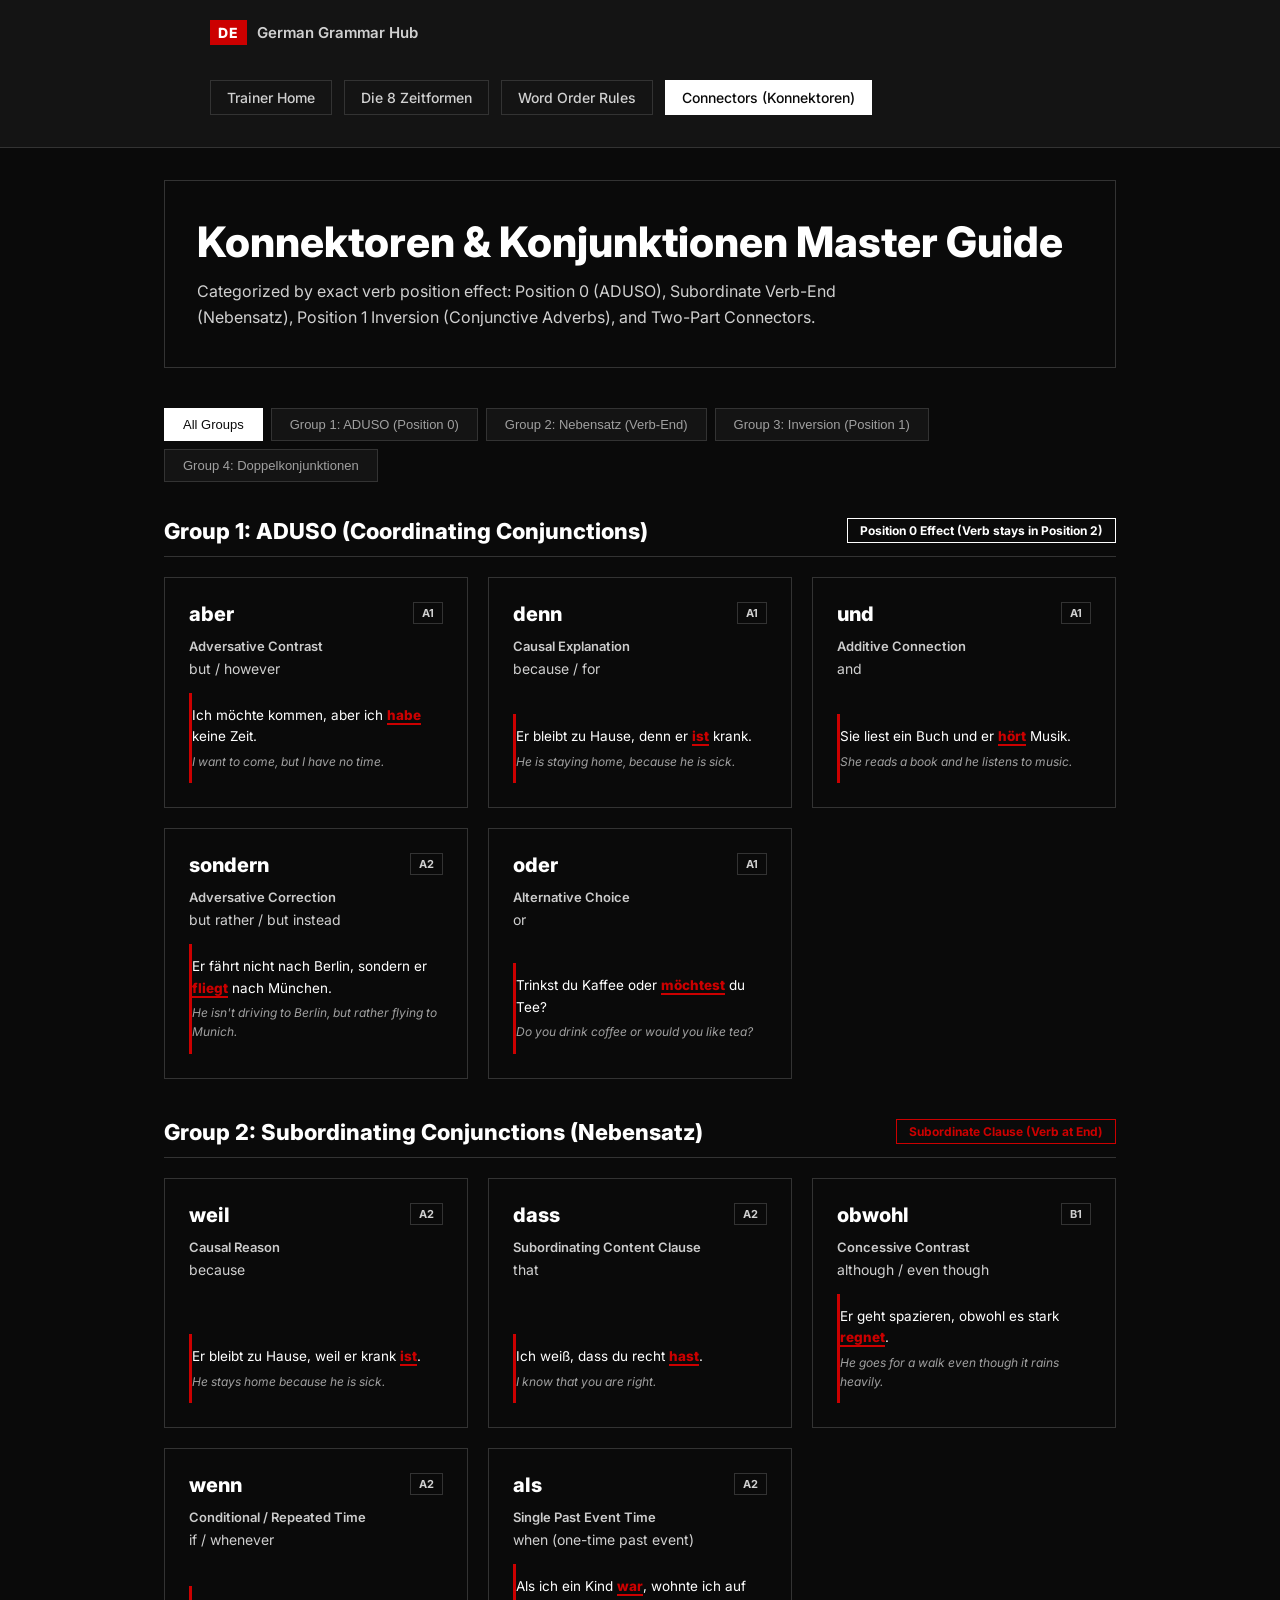
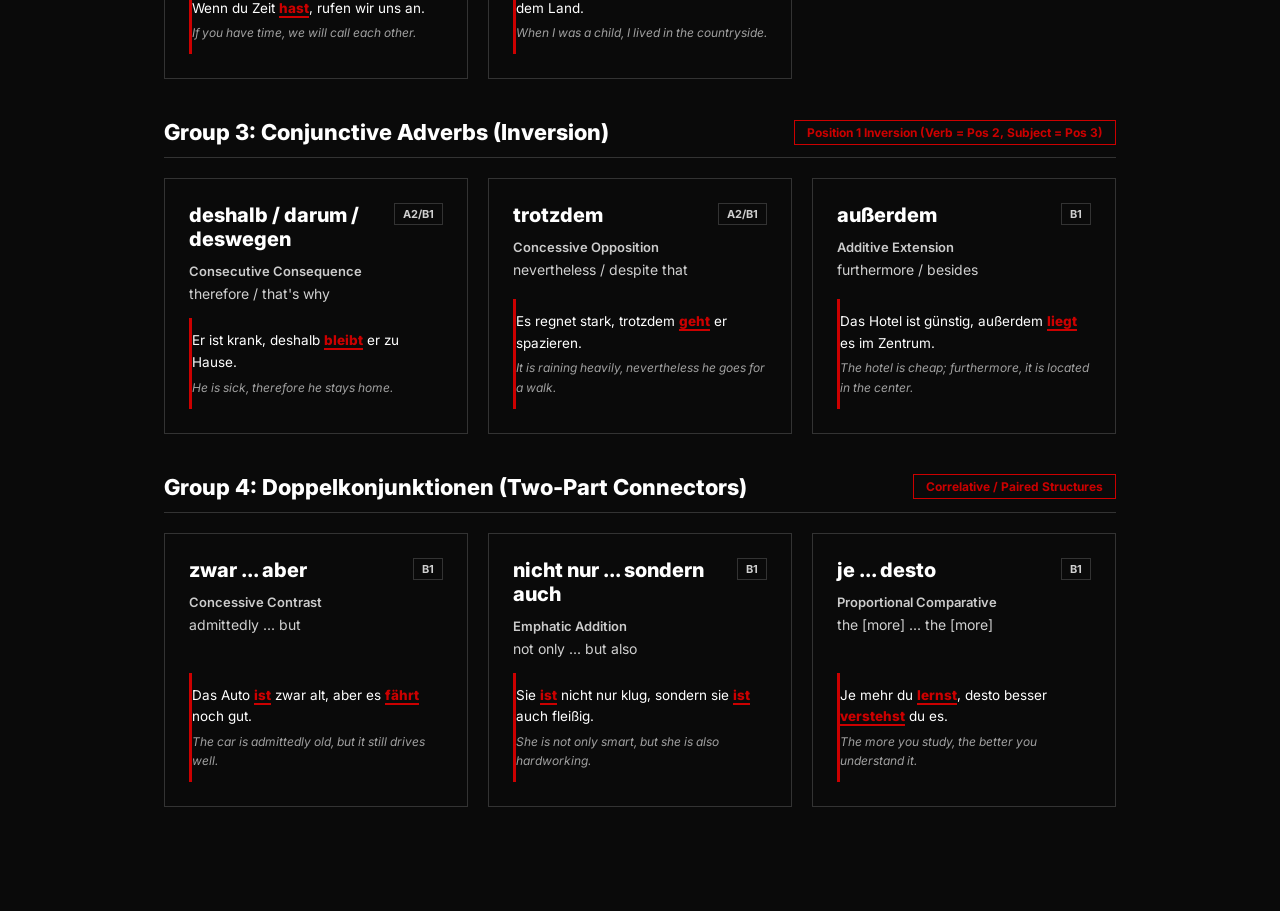
==== pages/connectors.html @ fa691a0b "feat: UI redesign, dynamic loading, and german translations" ====
<!DOCTYPE html>
<html lang="de">
<head>
  <meta charset="UTF-8" />
  <meta name="viewport" content="width=device-width, initial-scale=1.0" />
  <title>German Connectors Master Guide (Konnektoren & Konjunktionen) | DE Trainer</title>
  <meta name="description" content="Complete reference for German connectors and conjunctions: ADUSO position 0, Nebensatz verb-end, position 1 inversion adverbs, and double conjunctions with verb highlighting." />
  <link rel="preconnect" href="https://fonts.googleapis.com" />
  <link href="https://fonts.googleapis.com/css2?family=Inter:wght@300;400;500;600;700;800&display=swap" rel="stylesheet" />
  <link rel="stylesheet" href="../style.css" />
  <style>
    .page-container {
      max-width: 1000px;
      margin: 0 auto;
      padding: 32px 24px 64px;
    }

    .nav-bar {
      display: flex;
      align-items: center;
      gap: 12px;
      margin-bottom: 32px;
      flex-wrap: wrap;
    }
    .nav-link {
      display: inline-flex;
      align-items: center;
      gap: 6px;
      color: var(--text-dim);
      text-decoration: none;
      font-size: 14px;
      font-weight: 500;
      padding: 8px 16px;
      background: var(--surface);
      border: 1px solid var(--border);
      border-radius: 0px;
      transition: all 0.2s ease;
    }
    .nav-link:hover, .nav-link.active {
      color: var(--bg);
      border-color: var(--text);
      background: var(--text);
    }
    .nav-link.active {
      background: var(--text);
      color: var(--bg);
      border-color: var(--text);
    }

    .hero-banner {
      background: transparent;
      border: 1px solid var(--border);
      border-radius: 0px;
      padding: 36px 32px;
      margin-bottom: 40px;
      position: relative;
      overflow: hidden;
    }
    .hero-title {
      font-size: clamp(28px, 4vw, 42px);
      font-weight: 800;
      line-height: 1.2;
      margin-bottom: 12px;
      color: var(--text);
    }
    .hero-subtitle {
      font-size: 16px;
      color: var(--text-dim);
      max-width: 720px;
      line-height: 1.6;
    }

    .filter-bar {
      display: flex;
      gap: 8px;
      margin-bottom: 32px;
      flex-wrap: wrap;
    }
    .filter-tab {
      background: var(--surface);
      border: 1px solid var(--border);
      color: var(--text-muted);
      padding: 8px 18px;
      border-radius: 0px;
      font-size: 13px;
      font-weight: 500;
      cursor: pointer;
      transition: all 0.2s;
    }
    .filter-tab:hover {
      color: var(--text);
      border-color: var(--accent);
    }
    .filter-tab.active {
      background: var(--text);
      color: var(--bg);
      border-color: var(--text);
    }

    .group-header {
      margin: 36px 0 20px;
      padding-bottom: 12px;
      border-bottom: 1px solid var(--border);
      display: flex;
      align-items: center;
      justify-content: space-between;
      flex-wrap: wrap;
      gap: 12px;
    }
    .group-title {
      font-size: 22px;
      font-weight: 800;
      color: var(--text);
    }
    .effect-pill {
      font-size: 12px;
      font-weight: 700;
      padding: 4px 12px;
      border-radius: 0px;
    }
    .effect-pill.pos0 {
      background: transparent;
      color: var(--correct);
      border: 1px solid var(--correct);
    }
    .effect-pill.pos1 {
      background: transparent;
      color: var(--akk);
      border: 1px solid var(--akk);
    }
    .effect-pill.end {
      background: transparent;
      color: var(--wrong);
      border: 1px solid var(--wrong);
    }

    .connector-grid {
      display: grid;
      grid-template-columns: repeat(auto-fill, minmax(300px, 1fr));
      gap: 20px;
      margin-bottom: 40px;
    }
    .connector-card {
      background: transparent;
      border: 1px solid var(--border);
      border-radius: 0px;
      padding: 24px;
      transition: transform 0.2s, border-color 0.2s;
      box-shadow: none;
      display: flex;
      flex-direction: column;
      justify-content: space-between;
    }
    .connector-card:hover {
      transform: translateY(-2px);
      border-color: var(--accent);
    }
    .card-top {
      display: flex;
      justify-content: space-between;
      align-items: flex-start;
      margin-bottom: 12px;
      gap: 10px;
    }
    .term-title {
      font-size: 20px;
      font-weight: 800;
      color: var(--text);
    }
    .level-tag {
      background: transparent;
      border: 1px solid var(--border);
      color: var(--text-dim);
      font-size: 11px;
      font-weight: 700;
      padding: 3px 8px;
      border-radius: 0px;
    }
    .sense-text {
      font-size: 13px;
      color: var(--dat-light);
      font-weight: 600;
      margin-bottom: 6px;
    }
    .translation-text {
      font-size: 14px;
      color: var(--text-dim);
      margin-bottom: 16px;
    }
    .example-box {
      background: transparent;
      border-radius: 0px;
      padding: 12px 0px;
      font-size: 13.5px;
      line-height: 1.6;
      border-left: 3px solid var(--accent);
    }
    .example-de {
      color: var(--text);
      margin-bottom: 4px;
    }
    .example-de mark {
      background: transparent;
      color: var(--akk);
      font-weight: 800;
      padding: 0;
      border-radius: 0px;
      border-bottom: 2px solid var(--akk);
    }
    .example-en {
      font-size: 12px;
      color: var(--text-muted);
      font-style: italic;
    }
  </style>
</head>
<body>
  <header class="header">
    <div class="header-inner">
      <div class="logo">
        <span class="logo-de">DE</span>
        <span class="logo-text">German Grammar Hub</span>
      </div>
    </div>
    <nav class="nav-bar">
      <a href="../index.html" class="nav-link">Trainer Home</a>
      <a href="tenses.html" class="nav-link">Die 8 Zeitformen</a>
      <a href="word-order.html" class="nav-link">Word Order Rules</a>
      <a href="connectors.html" class="nav-link active">Connectors (Konnektoren)</a>
    </nav>
  </header>

  <div class="page-container">

    <header class="hero-banner">
      <h1 class="hero-title">Konnektoren & Konjunktionen Master Guide</h1>
      <p class="hero-subtitle">
        Categorized by exact verb position effect: Position 0 (ADUSO), Subordinate Verb-End (Nebensatz), Position 1 Inversion (Conjunctive Adverbs), and Two-Part Connectors.
      </p>
    </header>

    <div class="filter-bar">
      <button class="filter-tab active" onclick="filterGroup('all')">All Groups</button>
      <button class="filter-tab" onclick="filterGroup('group1')">Group 1: ADUSO (Position 0)</button>
      <button class="filter-tab" onclick="filterGroup('group2')">Group 2: Nebensatz (Verb-End)</button>
      <button class="filter-tab" onclick="filterGroup('group3')">Group 3: Inversion (Position 1)</button>
      <button class="filter-tab" onclick="filterGroup('group4')">Group 4: Doppelkonjunktionen</button>
    </div>

    <!-- Group 1: ADUSO -->
    <section class="group-section" id="group1">
      <div class="group-header">
        <h2 class="group-title">Group 1: ADUSO (Coordinating Conjunctions)</h2>
        <span class="effect-pill pos0">Position 0 Effect (Verb stays in Position 2)</span>
      </div>
      <div class="connector-grid">
        <article class="connector-card">
          <div>
            <div class="card-top">
              <h3 class="term-title">aber</h3>
              <span class="level-tag">A1</span>
            </div>
            <div class="sense-text">Adversative Contrast</div>
            <div class="translation-text">but / however</div>
          </div>
          <div class="example-box">
            <div class="example-de">Ich möchte kommen, aber ich <mark>habe</mark> keine Zeit.</div>
            <div class="example-en">I want to come, but I have no time.</div>
          </div>
        </article>

        <article class="connector-card">
          <div>
            <div class="card-top">
              <h3 class="term-title">denn</h3>
              <span class="level-tag">A1</span>
            </div>
            <div class="sense-text">Causal Explanation</div>
            <div class="translation-text">because / for</div>
          </div>
          <div class="example-box">
            <div class="example-de">Er bleibt zu Hause, denn er <mark>ist</mark> krank.</div>
            <div class="example-en">He is staying home, because he is sick.</div>
          </div>
        </article>

        <article class="connector-card">
          <div>
            <div class="card-top">
              <h3 class="term-title">und</h3>
              <span class="level-tag">A1</span>
            </div>
            <div class="sense-text">Additive Connection</div>
            <div class="translation-text">and</div>
          </div>
          <div class="example-box">
            <div class="example-de">Sie liest ein Buch und er <mark>hört</mark> Musik.</div>
            <div class="example-en">She reads a book and he listens to music.</div>
          </div>
        </article>

        <article class="connector-card">
          <div>
            <div class="card-top">
              <h3 class="term-title">sondern</h3>
              <span class="level-tag">A2</span>
            </div>
            <div class="sense-text">Adversative Correction</div>
            <div class="translation-text">but rather / but instead</div>
          </div>
          <div class="example-box">
            <div class="example-de">Er fährt nicht nach Berlin, sondern er <mark>fliegt</mark> nach München.</div>
            <div class="example-en">He isn't driving to Berlin, but rather flying to Munich.</div>
          </div>
        </article>

        <article class="connector-card">
          <div>
            <div class="card-top">
              <h3 class="term-title">oder</h3>
              <span class="level-tag">A1</span>
            </div>
            <div class="sense-text">Alternative Choice</div>
            <div class="translation-text">or</div>
          </div>
          <div class="example-box">
            <div class="example-de">Trinkst du Kaffee oder <mark>möchtest</mark> du Tee?</div>
            <div class="example-en">Do you drink coffee or would you like tea?</div>
          </div>
        </article>
      </div>
    </section>

    <!-- Group 2: Subordinating -->
    <section class="group-section" id="group2">
      <div class="group-header">
        <h2 class="group-title">Group 2: Subordinating Conjunctions (Nebensatz)</h2>
        <span class="effect-pill end">Subordinate Clause (Verb at End)</span>
      </div>
      <div class="connector-grid">
        <article class="connector-card">
          <div>
            <div class="card-top">
              <h3 class="term-title">weil</h3>
              <span class="level-tag">A2</span>
            </div>
            <div class="sense-text">Causal Reason</div>
            <div class="translation-text">because</div>
          </div>
          <div class="example-box">
            <div class="example-de">Er bleibt zu Hause, weil er krank <mark>ist</mark>.</div>
            <div class="example-en">He stays home because he is sick.</div>
          </div>
        </article>

        <article class="connector-card">
          <div>
            <div class="card-top">
              <h3 class="term-title">dass</h3>
              <span class="level-tag">A2</span>
            </div>
            <div class="sense-text">Subordinating Content Clause</div>
            <div class="translation-text">that</div>
          </div>
          <div class="example-box">
            <div class="example-de">Ich weiß, dass du recht <mark>hast</mark>.</div>
            <div class="example-en">I know that you are right.</div>
          </div>
        </article>

        <article class="connector-card">
          <div>
            <div class="card-top">
              <h3 class="term-title">obwohl</h3>
              <span class="level-tag">B1</span>
            </div>
            <div class="sense-text">Concessive Contrast</div>
            <div class="translation-text">although / even though</div>
          </div>
          <div class="example-box">
            <div class="example-de">Er geht spazieren, obwohl es stark <mark>regnet</mark>.</div>
            <div class="example-en">He goes for a walk even though it rains heavily.</div>
          </div>
        </article>

        <article class="connector-card">
          <div>
            <div class="card-top">
              <h3 class="term-title">wenn</h3>
              <span class="level-tag">A2</span>
            </div>
            <div class="sense-text">Conditional / Repeated Time</div>
            <div class="translation-text">if / whenever</div>
          </div>
          <div class="example-box">
            <div class="example-de">Wenn du Zeit <mark>hast</mark>, rufen wir uns an.</div>
            <div class="example-en">If you have time, we will call each other.</div>
          </div>
        </article>

        <article class="connector-card">
          <div>
            <div class="card-top">
              <h3 class="term-title">als</h3>
              <span class="level-tag">A2</span>
            </div>
            <div class="sense-text">Single Past Event Time</div>
            <div class="translation-text">when (one-time past event)</div>
          </div>
          <div class="example-box">
            <div class="example-de">Als ich ein Kind <mark>war</mark>, wohnte ich auf dem Land.</div>
            <div class="example-en">When I was a child, I lived in the countryside.</div>
          </div>
        </article>
      </div>
    </section>

    <!-- Group 3: Conjunctive Adverbs -->
    <section class="group-section" id="group3">
      <div class="group-header">
        <h2 class="group-title">Group 3: Conjunctive Adverbs (Inversion)</h2>
        <span class="effect-pill pos1">Position 1 Inversion (Verb = Pos 2, Subject = Pos 3)</span>
      </div>
      <div class="connector-grid">
        <article class="connector-card">
          <div>
            <div class="card-top">
              <h3 class="term-title">deshalb / darum / deswegen</h3>
              <span class="level-tag">A2/B1</span>
            </div>
            <div class="sense-text">Consecutive Consequence</div>
            <div class="translation-text">therefore / that's why</div>
          </div>
          <div class="example-box">
            <div class="example-de">Er ist krank, deshalb <mark>bleibt</mark> er zu Hause.</div>
            <div class="example-en">He is sick, therefore he stays home.</div>
          </div>
        </article>

        <article class="connector-card">
          <div>
            <div class="card-top">
              <h3 class="term-title">trotzdem</h3>
              <span class="level-tag">A2/B1</span>
            </div>
            <div class="sense-text">Concessive Opposition</div>
            <div class="translation-text">nevertheless / despite that</div>
          </div>
          <div class="example-box">
            <div class="example-de">Es regnet stark, trotzdem <mark>geht</mark> er spazieren.</div>
            <div class="example-en">It is raining heavily, nevertheless he goes for a walk.</div>
          </div>
        </article>

        <article class="connector-card">
          <div>
            <div class="card-top">
              <h3 class="term-title">außerdem</h3>
              <span class="level-tag">B1</span>
            </div>
            <div class="sense-text">Additive Extension</div>
            <div class="translation-text">furthermore / besides</div>
          </div>
          <div class="example-box">
            <div class="example-de">Das Hotel ist günstig, außerdem <mark>liegt</mark> es im Zentrum.</div>
            <div class="example-en">The hotel is cheap; furthermore, it is located in the center.</div>
          </div>
        </article>
      </div>
    </section>

    <!-- Group 4: Double Conjunctions -->
    <section class="group-section" id="group4">
      <div class="group-header">
        <h2 class="group-title">Group 4: Doppelkonjunktionen (Two-Part Connectors)</h2>
        <span class="effect-pill pos1">Correlative / Paired Structures</span>
      </div>
      <div class="connector-grid">
        <article class="connector-card">
          <div>
            <div class="card-top">
              <h3 class="term-title">zwar ... aber</h3>
              <span class="level-tag">B1</span>
            </div>
            <div class="sense-text">Concessive Contrast</div>
            <div class="translation-text">admittedly ... but</div>
          </div>
          <div class="example-box">
            <div class="example-de">Das Auto <mark>ist</mark> zwar alt, aber es <mark>fährt</mark> noch gut.</div>
            <div class="example-en">The car is admittedly old, but it still drives well.</div>
          </div>
        </article>

        <article class="connector-card">
          <div>
            <div class="card-top">
              <h3 class="term-title">nicht nur ... sondern auch</h3>
              <span class="level-tag">B1</span>
            </div>
            <div class="sense-text">Emphatic Addition</div>
            <div class="translation-text">not only ... but also</div>
          </div>
          <div class="example-box">
            <div class="example-de">Sie <mark>ist</mark> nicht nur klug, sondern sie <mark>ist</mark> auch fleißig.</div>
            <div class="example-en">She is not only smart, but she is also hardworking.</div>
          </div>
        </article>

        <article class="connector-card">
          <div>
            <div class="card-top">
              <h3 class="term-title">je ... desto</h3>
              <span class="level-tag">B1</span>
            </div>
            <div class="sense-text">Proportional Comparative</div>
            <div class="translation-text">the [more] ... the [more]</div>
          </div>
          <div class="example-box">
            <div class="example-de">Je mehr du <mark>lernst</mark>, desto besser <mark>verstehst</mark> du es.</div>
            <div class="example-en">The more you study, the better you understand it.</div>
          </div>
        </article>
      </div>
    </section>
  </div>

  <script>
    function filterGroup(groupId) {
      document.querySelectorAll('.filter-tab').forEach(tab => tab.classList.remove('active'));
      event.target.classList.add('active');
      
      const sections = document.querySelectorAll('.group-section');
      sections.forEach(sec => {
        if (groupId === 'all' || sec.id === groupId) {
          sec.style.display = 'block';
        } else {
          sec.style.display = 'none';
        }
      });
    }
  </script>
</body>
</html>
---- style.css ----
*, *::before, *::after { box-sizing: border-box; margin: 0; padding: 0; }

:root {
  --bg: #0a0a0a;
  --surface: #141414;
  --surface2: #1f1f1f;
  --border: #333333;
  --text: #ffffff;
  --text-muted: #a0a0a0;
  --text-dim: #d0d0d0;
  --akk: #cc0000;
  --akk-light: #ff3333;
  --akk-dark: #8b0000;
  --dat: #ffffff;
  --dat-light: #cccccc;
  --dat-dark: #999999;
  --correct: #ffffff;
  --wrong: #cc0000;
  --accent: #cc0000;
  --freq-green: #22c55e;
  --freq-yellow: #eab308;
  --freq-gray: #6b7280;
  --radius: 0px;
  --radius-sm: 0px;
  --shadow: none;
}

html, body {
  height: 100%;
  font-family: 'Inter', sans-serif;
  background: var(--bg);
  color: var(--text);
  -webkit-font-smoothing: antialiased;
}

/* ── HEADER ── */
.header {
  background: var(--surface);
  border-bottom: 1px solid var(--border);
  padding: 0 24px;
  position: sticky;
  top: 0;
  z-index: 10;
}
.header-inner {
  max-width: 860px;
  margin: 0 auto;
  display: flex;
  align-items: center;
  justify-content: space-between;
  height: 64px;
}
.logo { display: flex; align-items: center; gap: 10px; }
.logo-de {
  background: var(--akk);
  color: #fff;
  font-weight: 800;
  font-size: 14px;
  padding: 4px 8px;
  border-radius: 0px;
  letter-spacing: 1px;
}
.logo-text { font-weight: 600; font-size: 15px; color: var(--text-dim); }

.header-stats { display: flex; gap: 10px; }
.stat-badge {
  display: flex;
  flex-direction: column;
  align-items: center;
  background: var(--surface2);
  border: 1px solid var(--border);
  border-radius: 0px;
  padding: 6px 14px;
  min-width: 60px;
}
.stat-badge.correct { border-color: rgba(34,197,94,0.3); }
.stat-badge.wrong   { border-color: rgba(239,68,68,0.3); }
.stat-num { font-weight: 700; font-size: 16px; }
.stat-badge.correct .stat-num { color: var(--correct); }
.stat-badge.wrong .stat-num   { color: var(--wrong); }
.stat-label { font-size: 10px; text-transform: uppercase; letter-spacing: 0.5px; color: var(--text-muted); }

/* ── CONTROLS ── */
.controls-bar {
  background: var(--surface);
  border-bottom: 1px solid var(--border);
  padding: 0 24px;
}
.controls-inner {
  max-width: 860px;
  margin: 0 auto;
  display: flex;
  align-items: center;
  gap: 20px;
  padding: 12px 0;
  flex-wrap: wrap;
}
.filter-group { display: flex; align-items: center; gap: 8px; }
.filter-label { font-size: 12px; color: var(--text-muted); font-weight: 500; white-space: nowrap; }
.filter-btns { display: flex; gap: 4px; }
.filter-btn {
  border: none;
  background: transparent;
  color: var(--text-muted);
  border-radius: 0px;
  padding: 6px 15px;
  font-size: 12px;
  font-weight: 800; /* Extra bold */
  cursor: pointer;
  transition: all 0.18s;
  font-family: inherit;
}
.filter-btn:hover { color: var(--text); }
.filter-btn.active { background: var(--text); color: var(--bg); }
.filter-btn.akk.active { background: var(--akk); border-color: var(--akk); }
.filter-btn.dat.active { background: var(--dat); border-color: var(--dat); }

.btn-restart {
  margin-left: auto;
  background: transparent;
  border: none;
  color: var(--text-muted);
  border-radius: 0px;
  padding: 7px 15px;
  font-size: 12px;
  font-weight: 800;
  font-family: inherit;
  cursor: pointer;
  transition: all 0.18s;
}
.btn-restart:hover { color: var(--text); }

/* ── PROGRESS ── */
.progress-wrap {
  max-width: 860px;
  margin: 16px auto 0;
  padding: 0 24px;
  display: flex;
  align-items: center;
  gap: 12px;
}
.progress-bar {
  flex: 1;
  height: 5px;
  background: var(--surface2);
  border-radius: 0px;
  overflow: hidden;
  position: relative;
}
.progress-bar::after {
  content: '';
  display: block;
  height: 100%;
  width: var(--pct, 0%);
  background: var(--akk);
  border-radius: 0px;
  transition: width 0.35s ease;
}
.progress-text { font-size: 12px; color: var(--text-muted); white-space: nowrap; min-width: 60px; text-align: right; }

/* ── MAIN ── */
.main {
  max-width: 860px;
  margin: 0 auto;
  padding: 32px 24px 48px;
}
.card-container {
  perspective: 1200px;
  margin-bottom: 28px;
}

/* ── CARD ── */
.card {
  display: grid;
  width: 100%;
  min-height: 360px;
  position: relative;
  transform-style: preserve-3d;
  transition: transform 0.55s cubic-bezier(0.4, 0, 0.2, 1);
  cursor: pointer;
  outline: none;
  border-radius: var(--radius);
}
.card.flipped { transform: rotateY(180deg); cursor: default; }
.card-front, .card-back {
  grid-area: 1 / 1;
  border-radius: var(--radius);
  backface-visibility: hidden;
  -webkit-backface-visibility: hidden;
  display: flex;
  flex-direction: column;
  align-items: center;
  justify-content: center;
  padding: 48px 40px;
}
.card-front {
  background: var(--surface);
  border: 1px solid var(--border);
  box-shadow: none;
}
.card-front:hover { border-color: var(--accent); box-shadow: none; }
.card-back {
  background: var(--surface);
  border: 1px solid var(--border);
  box-shadow: none;
  transform: rotateY(180deg);
  justify-content: space-between;
  gap: 20px;
}

.card-hint {
  font-size: 11px;
  text-transform: uppercase;
  letter-spacing: 1px;
  color: var(--text-muted);
  margin-bottom: 24px;
}
.verb-display {
  font-size: clamp(32px, 7vw, 56px);
  font-weight: 800;
  text-align: center;
  color: var(--text);
  line-height: 1.1;
}
.card-number {
  position: absolute;
  top: 16px;
  right: 20px;
  font-size: 11px;
  color: var(--text-muted);
  font-weight: 500;
}

/* back */
.back-top {
  display: flex;
  flex-direction: column;
  align-items: center;
  gap: 16px;
  width: 100%;
}
.back-verb {
  font-size: clamp(24px, 5vw, 40px);
  font-weight: 800;
  color: var(--text);
}
.prep-kasus {
  display: flex;
  align-items: center;
  gap: 10px;
}
.prep-tag {
  background: var(--akk);
  color: #fff;
  font-size: 22px;
  font-weight: 700;
  padding: 8px 20px;
  border-radius: 0px;
}
.kasus-badge {
  font-size: 15px;
  font-weight: 700;
  padding: 8px 18px;
  border-radius: 0px;
  border: 2px solid var(--akk);
  color: var(--akk-light);
  background: transparent;
}
.kasus-badge.dat {
  border-color: var(--dat);
  color: var(--dat-light);
  background: transparent;
}
.back-extra {
  font-size: 16px;
  color: var(--text-muted);
  margin-bottom: 24px;
  line-height: 1.4;
  text-align: center;
}
.example-sentence {
  text-align: center;
  font-size: 15px;
  color: var(--text-dim);
  line-height: 1.65;
  font-style: italic;
  background: var(--surface2);
  border-radius: 0px;
  padding: 16px 20px;
  width: 100%;
  border-left: 3px solid var(--accent);
}

/* answer buttons */
.answer-btns {
  display: flex;
  gap: 12px;
  width: 100%;
}
.btn-wrong, .btn-correct {
  flex: 1;
  padding: 14px;
  border-radius: 0px;
  border: 1px solid transparent;
  font-size: 15px;
  font-weight: 600;
  font-family: inherit;
  cursor: pointer;
  transition: all 0.18s;
}
.btn-wrong {
  background: rgba(239,68,68,0.12);
  color: var(--wrong);
  border: 1.5px solid rgba(239,68,68,0.3);
}
.btn-wrong:hover { background: rgba(239,68,68,0.22); }
.btn-correct {
  background: rgba(34,197,94,0.12);
  color: var(--correct);
  border: 1.5px solid rgba(34,197,94,0.3);
}
.btn-correct:hover { background: rgba(34,197,94,0.22); }

/* ── NAV ── */
.nav-btns {
  display: flex;
  gap: 12px;
  justify-content: center;
}
.filter-select {
  background: var(--surface);
  border: none;
  color: var(--text);
  padding: 8px 16px;
  border-radius: 0px;
  font-size: 14px;
  font-weight: 800;
  cursor: pointer;
  font-family: inherit;
}
.filter-select:focus {
  outline: none;
}
.filter-select option {
  background: var(--bg);
  color: var(--text);
}

.nav-bar {
  display: flex;
  align-items: center;
  gap: 12px;
  margin: 16px auto 16px;
  max-width: 860px;
  flex-wrap: wrap;
}
.nav-link {
  display: inline-flex;
  align-items: center;
  gap: 6px;
  color: var(--text-dim);
  text-decoration: none;
  font-size: 14px;
  font-weight: 800;
  padding: 8px 16px;
  background: var(--surface);
  border: 1px solid var(--border);
  border-radius: 0px;
  transition: all 0.2s ease;
}
.nav-link:hover, .nav-link.active {
  color: var(--bg);
  border-color: var(--text);
  background: var(--text);
}

.nav-btn {
  background: var(--surface);
  border: 1px solid var(--border);
  color: var(--text-dim);
  padding: 12px 28px;
  border-radius: 0px;
  font-size: 14px;
  font-weight: 500;
  font-family: inherit;
  cursor: pointer;
  transition: all 0.18s;
}
.nav-btn:hover { border-color: var(--accent); color: var(--text); }
.nav-btn.primary {
  background: var(--akk);
  border-color: transparent;
  color: #fff;
}
.nav-btn.primary:hover { opacity: 0.88; }

/* ── DONE SCREEN ── */
.done-screen {
  position: fixed;
  inset: 0;
  background: rgba(14,15,20,0.92);
  backdrop-filter: blur(10px);
  display: flex;
  align-items: center;
  justify-content: center;
  z-index: 100;
}
.done-card {
  background: var(--surface);
  border: 1px solid var(--border);
  border-radius: 0px;
  padding: 48px 40px;
  text-align: center;
  max-width: 420px;
  width: 90%;
  box-shadow: none;
}
.done-emoji { font-size: 56px; margin-bottom: 16px; }
.done-card h2 { font-size: 26px; font-weight: 800; margin-bottom: 8px; }
.done-card p { color: var(--text-muted); margin-bottom: 28px; }
.done-stats {
  display: flex;
  gap: 16px;
  justify-content: center;
  margin-bottom: 32px;
}
.done-stat {
  flex: 1;
  background: var(--surface2);
  border-radius: 0px;
  padding: 16px;
  border: 1px solid var(--border);
}
.done-stat span { font-size: 28px; font-weight: 800; display: block; }
.done-stat small { font-size: 11px; text-transform: uppercase; letter-spacing: 0.5px; color: var(--text-muted); }
.done-stat.correct span { color: var(--correct); }
.done-stat.wrong span   { color: var(--wrong); }
.done-stat.pct span     { color: var(--akk-light); }
.btn-restart.big {
  display: block;
  width: 100%;
  background: var(--akk);
  border: none;
  color: #fff;
  padding: 14px;
  border-radius: 0px;
  font-size: 16px;
  font-weight: 700;
  font-family: inherit;
  cursor: pointer;
  margin-bottom: 10px;
  transition: opacity 0.18s;
}
.btn-restart.big:hover { opacity: 0.88; }
.btn-wrong-only {
  display: block;
  width: 100%;
  background: transparent;
  border: 1px solid var(--wrong);
  color: var(--wrong);
  padding: 12px;
  border-radius: 0px;
  font-size: 14px;
  font-weight: 600;
  font-family: inherit;
  cursor: pointer;
  transition: all 0.18s;
}
.btn-wrong-only:hover { background: rgba(239,68,68,0.2); }

/* ── RESPONSIVE ── */
@media (max-width: 540px) {
  .card-front, .card-back { padding: 32px 24px; }
  .header-inner { gap: 10px; }
  .logo-text { display: none; }
  .controls-inner { gap: 10px; }
}
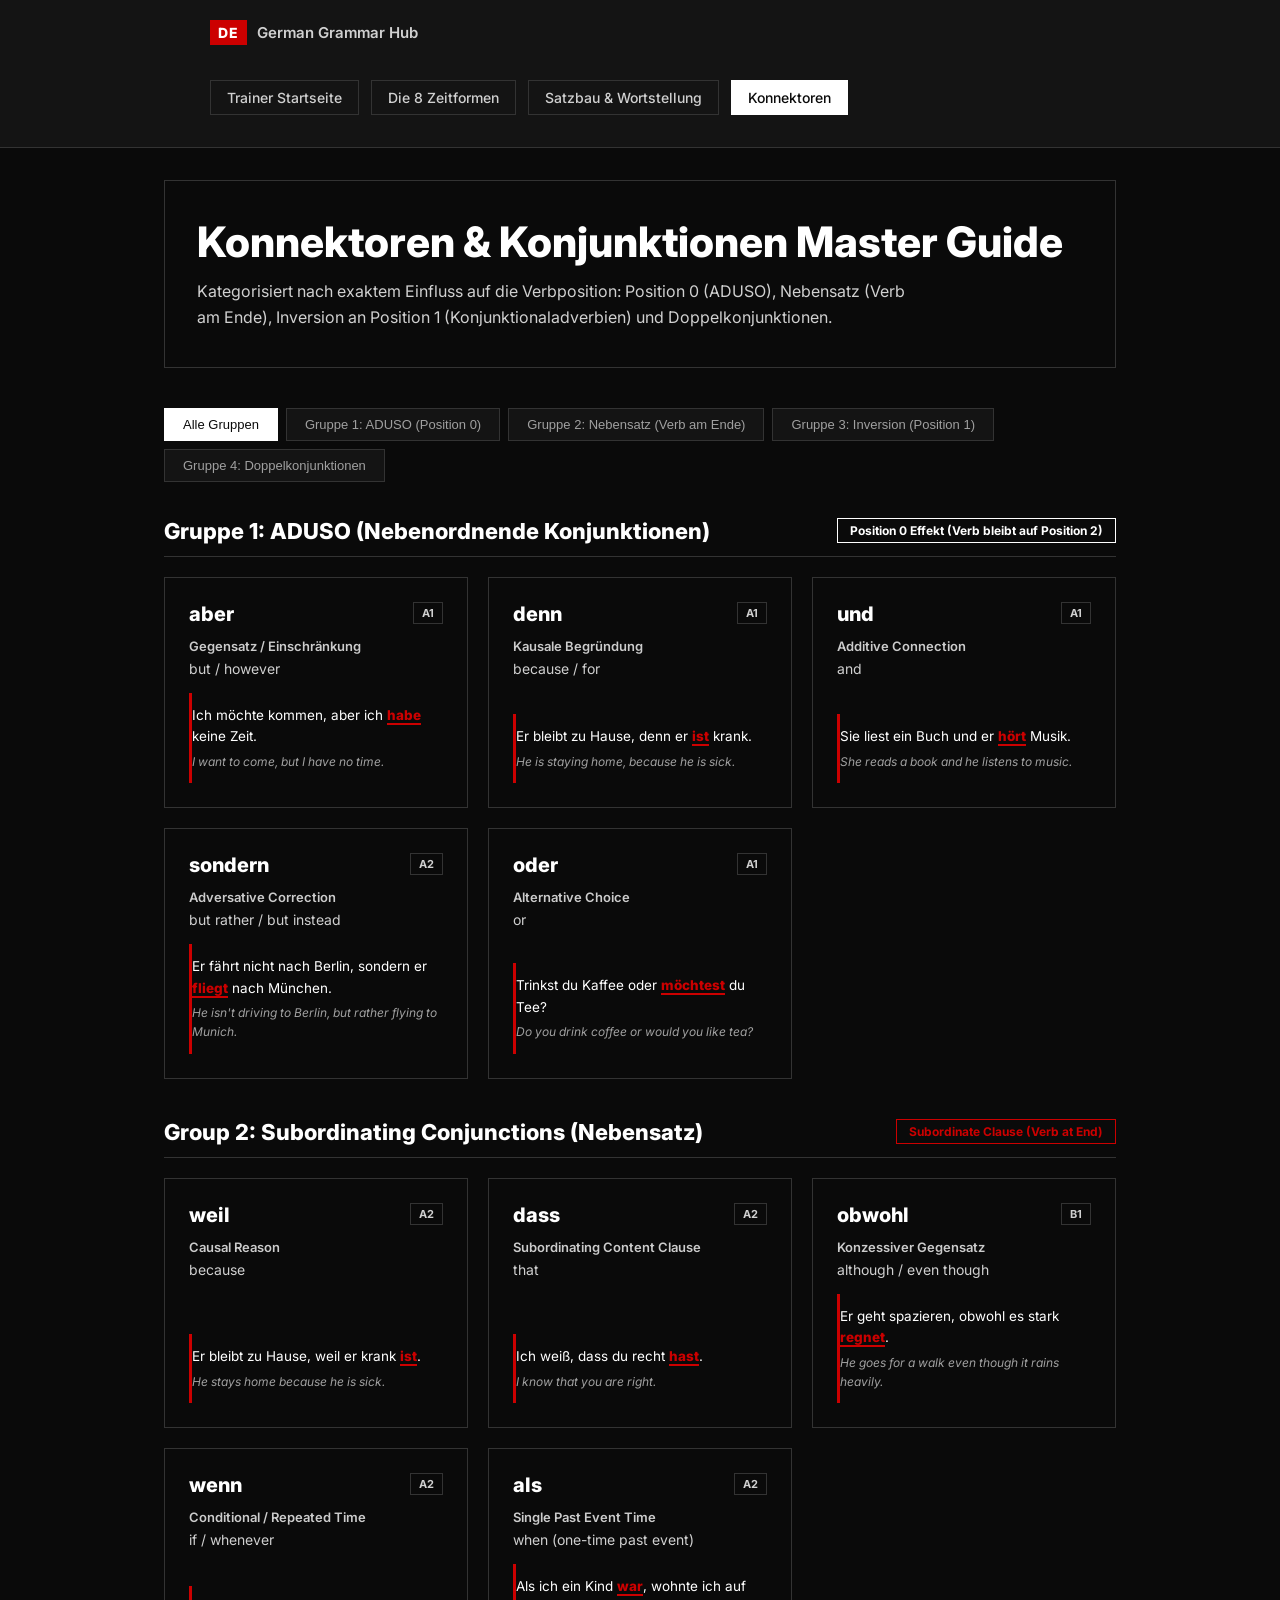
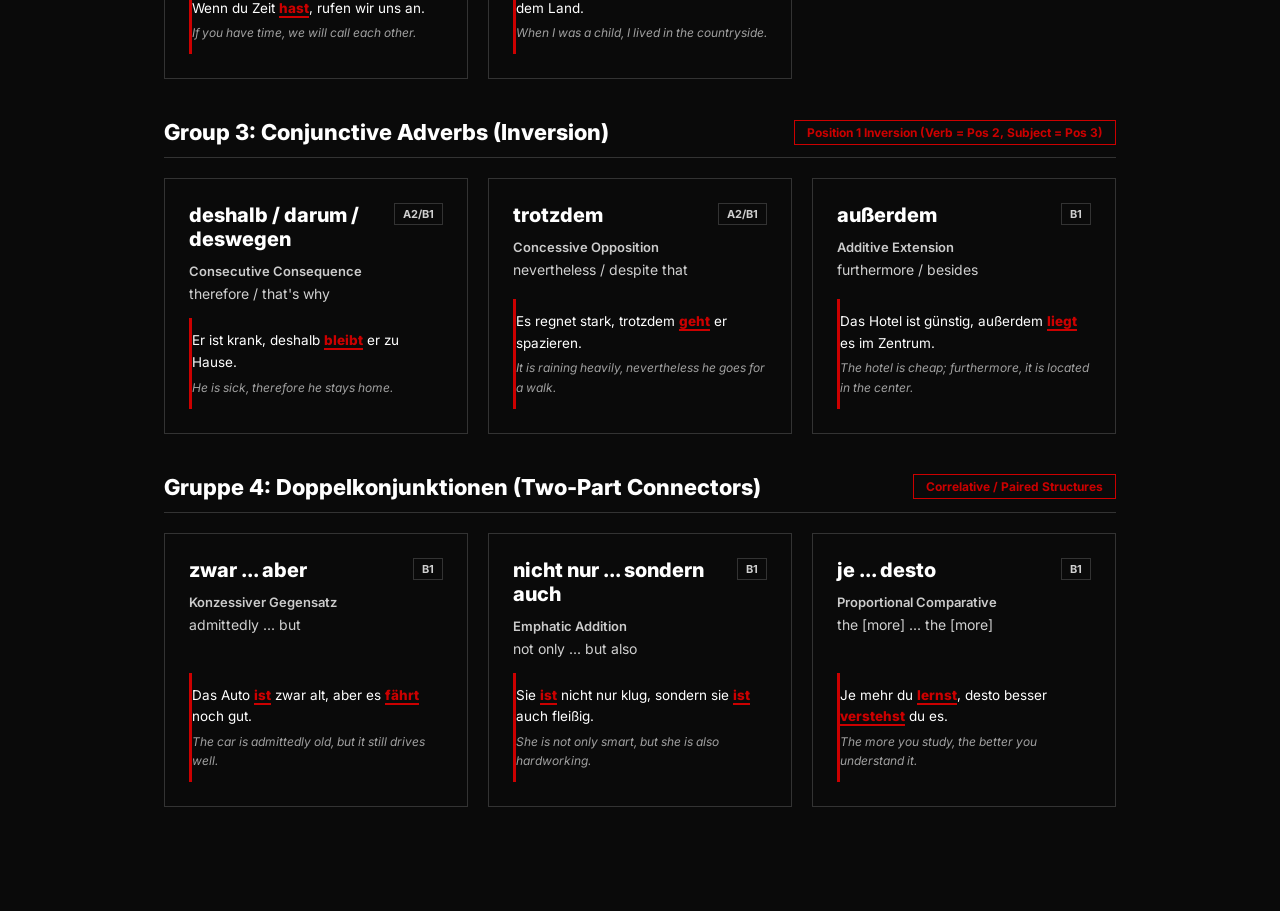
==== commit 57055832: "small fix" ====
--- a/pages/connectors.html
+++ b/pages/connectors.html
@@ -223,10 +223,10 @@
       </div>
     </div>
     <nav class="nav-bar">
-      <a href="../index.html" class="nav-link">Trainer Home</a>
+      <a href="../index.html" class="nav-link">Trainer Startseite</a>
       <a href="tenses.html" class="nav-link">Die 8 Zeitformen</a>
-      <a href="word-order.html" class="nav-link">Word Order Rules</a>
-      <a href="connectors.html" class="nav-link active">Connectors (Konnektoren)</a>
+      <a href="word-order.html" class="nav-link">Satzbau & Wortstellung</a>
+      <a href="connectors.html" class="nav-link active">Konnektoren</a>
     </nav>
   </header>
 
@@ -235,23 +235,23 @@
     <header class="hero-banner">
       <h1 class="hero-title">Konnektoren & Konjunktionen Master Guide</h1>
       <p class="hero-subtitle">
-        Categorized by exact verb position effect: Position 0 (ADUSO), Subordinate Verb-End (Nebensatz), Position 1 Inversion (Conjunctive Adverbs), and Two-Part Connectors.
+        Kategorisiert nach exaktem Einfluss auf die Verbposition: Position 0 (ADUSO), Nebensatz (Verb am Ende), Inversion an Position 1 (Konjunktionaladverbien) und Doppelkonjunktionen.
       </p>
     </header>
 
     <div class="filter-bar">
-      <button class="filter-tab active" onclick="filterGroup('all')">All Groups</button>
-      <button class="filter-tab" onclick="filterGroup('group1')">Group 1: ADUSO (Position 0)</button>
-      <button class="filter-tab" onclick="filterGroup('group2')">Group 2: Nebensatz (Verb-End)</button>
-      <button class="filter-tab" onclick="filterGroup('group3')">Group 3: Inversion (Position 1)</button>
-      <button class="filter-tab" onclick="filterGroup('group4')">Group 4: Doppelkonjunktionen</button>
+      <button class="filter-tab active" onclick="filterGroup('all')">Alle Gruppen</button>
+      <button class="filter-tab" onclick="filterGroup('group1')">Gruppe 1: ADUSO (Position 0)</button>
+      <button class="filter-tab" onclick="filterGroup('group2')">Gruppe 2: Nebensatz (Verb am Ende)</button>
+      <button class="filter-tab" onclick="filterGroup('group3')">Gruppe 3: Inversion (Position 1)</button>
+      <button class="filter-tab" onclick="filterGroup('group4')">Gruppe 4: Doppelkonjunktionen</button>
     </div>
 
     <!-- Group 1: ADUSO -->
     <section class="group-section" id="group1">
       <div class="group-header">
-        <h2 class="group-title">Group 1: ADUSO (Coordinating Conjunctions)</h2>
-        <span class="effect-pill pos0">Position 0 Effect (Verb stays in Position 2)</span>
+        <h2 class="group-title">Gruppe 1: ADUSO (Nebenordnende Konjunktionen)</h2>
+        <span class="effect-pill pos0">Position 0 Effekt (Verb bleibt auf Position 2)</span>
       </div>
       <div class="connector-grid">
         <article class="connector-card">
@@ -260,7 +260,7 @@
               <h3 class="term-title">aber</h3>
               <span class="level-tag">A1</span>
             </div>
-            <div class="sense-text">Adversative Contrast</div>
+            <div class="sense-text">Gegensatz / Einschränkung</div>
             <div class="translation-text">but / however</div>
           </div>
           <div class="example-box">
@@ -275,7 +275,7 @@
               <h3 class="term-title">denn</h3>
               <span class="level-tag">A1</span>
             </div>
-            <div class="sense-text">Causal Explanation</div>
+            <div class="sense-text">Kausale Begründung</div>
             <div class="translation-text">because / for</div>
           </div>
           <div class="example-box">
@@ -374,7 +374,7 @@
               <h3 class="term-title">obwohl</h3>
               <span class="level-tag">B1</span>
             </div>
-            <div class="sense-text">Concessive Contrast</div>
+            <div class="sense-text">Konzessiver Gegensatz</div>
             <div class="translation-text">although / even though</div>
           </div>
           <div class="example-box">
@@ -472,7 +472,7 @@
     <!-- Group 4: Double Conjunctions -->
     <section class="group-section" id="group4">
       <div class="group-header">
-        <h2 class="group-title">Group 4: Doppelkonjunktionen (Two-Part Connectors)</h2>
+        <h2 class="group-title">Gruppe 4: Doppelkonjunktionen (Two-Part Connectors)</h2>
         <span class="effect-pill pos1">Correlative / Paired Structures</span>
       </div>
       <div class="connector-grid">
@@ -482,7 +482,7 @@
               <h3 class="term-title">zwar ... aber</h3>
               <span class="level-tag">B1</span>
             </div>
-            <div class="sense-text">Concessive Contrast</div>
+            <div class="sense-text">Konzessiver Gegensatz</div>
             <div class="translation-text">admittedly ... but</div>
           </div>
           <div class="example-box">
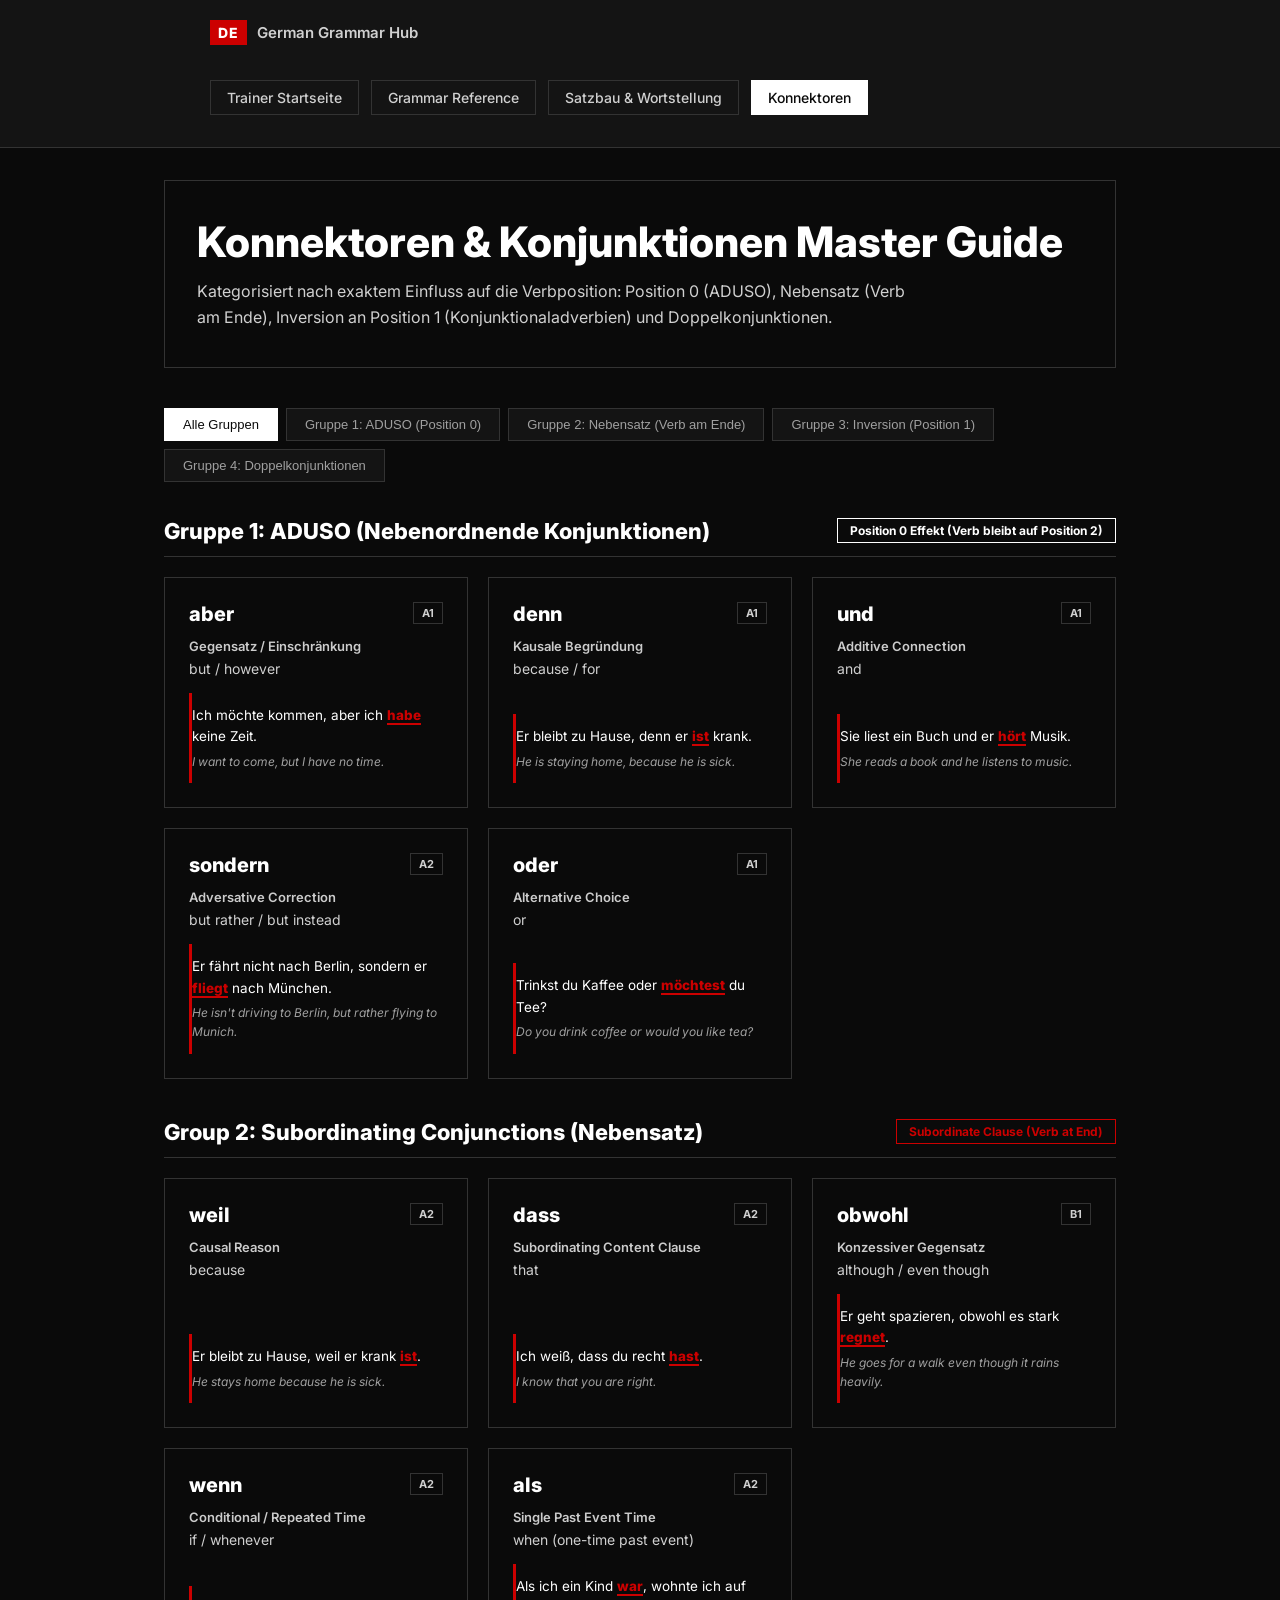
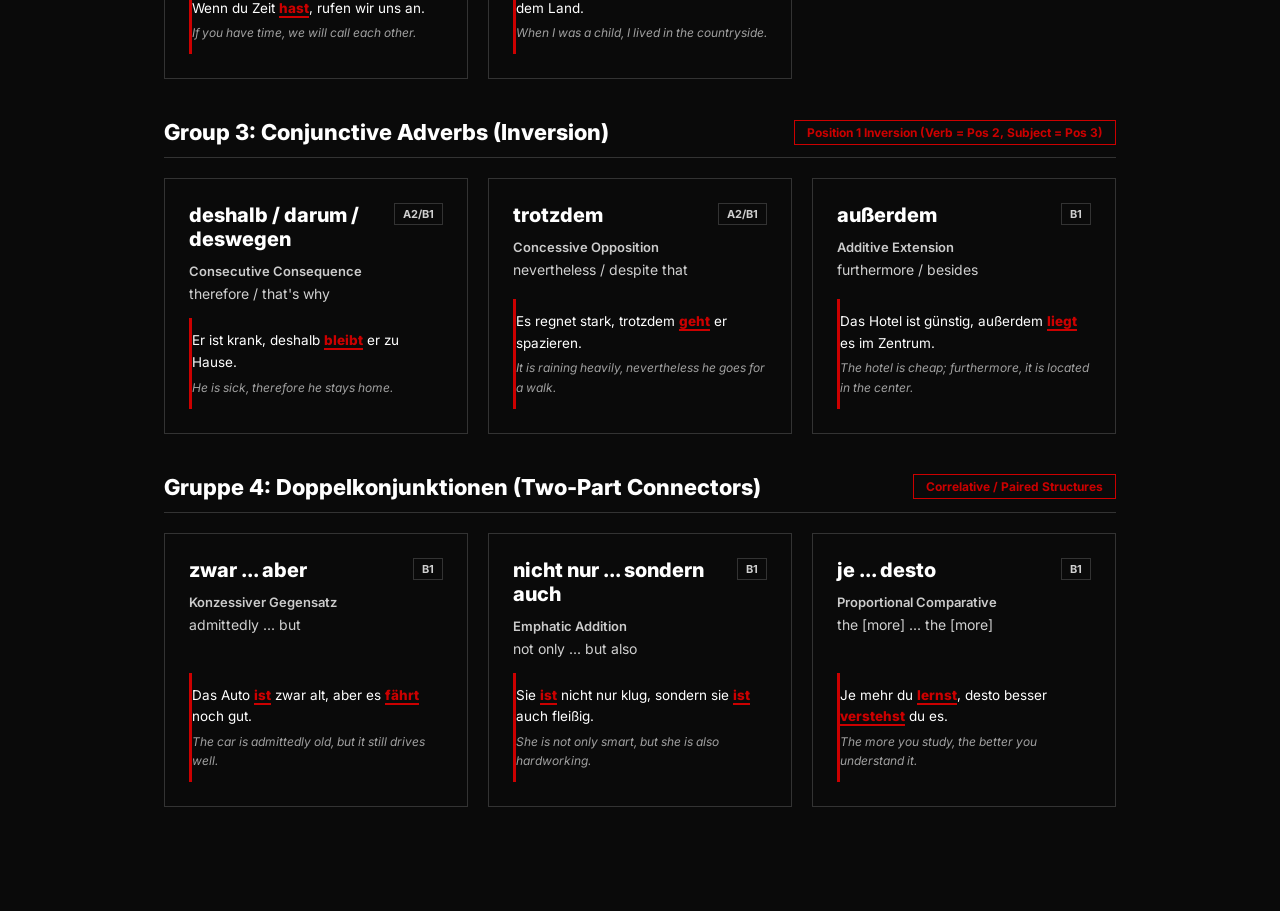
==== commit 25c9827d: "new grammars and edit the page" ====
--- a/pages/connectors.html
+++ b/pages/connectors.html
@@ -1,219 +1,19 @@
 <!DOCTYPE html>
 <html lang="de">
+
 <head>
   <meta charset="UTF-8" />
   <meta name="viewport" content="width=device-width, initial-scale=1.0" />
   <title>German Connectors Master Guide (Konnektoren & Konjunktionen) | DE Trainer</title>
-  <meta name="description" content="Complete reference for German connectors and conjunctions: ADUSO position 0, Nebensatz verb-end, position 1 inversion adverbs, and double conjunctions with verb highlighting." />
+  <meta name="description"
+    content="Complete reference for German connectors and conjunctions: ADUSO position 0, Nebensatz verb-end, position 1 inversion adverbs, and double conjunctions with verb highlighting." />
   <link rel="preconnect" href="https://fonts.googleapis.com" />
-  <link href="https://fonts.googleapis.com/css2?family=Inter:wght@300;400;500;600;700;800&display=swap" rel="stylesheet" />
+  <link href="https://fonts.googleapis.com/css2?family=Inter:wght@300;400;500;600;700;800&display=swap"
+    rel="stylesheet" />
   <link rel="stylesheet" href="../style.css" />
-  <style>
-    .page-container {
-      max-width: 1000px;
-      margin: 0 auto;
-      padding: 32px 24px 64px;
-    }
-
-    .nav-bar {
-      display: flex;
-      align-items: center;
-      gap: 12px;
-      margin-bottom: 32px;
-      flex-wrap: wrap;
-    }
-    .nav-link {
-      display: inline-flex;
-      align-items: center;
-      gap: 6px;
-      color: var(--text-dim);
-      text-decoration: none;
-      font-size: 14px;
-      font-weight: 500;
-      padding: 8px 16px;
-      background: var(--surface);
-      border: 1px solid var(--border);
-      border-radius: 0px;
-      transition: all 0.2s ease;
-    }
-    .nav-link:hover, .nav-link.active {
-      color: var(--bg);
-      border-color: var(--text);
-      background: var(--text);
-    }
-    .nav-link.active {
-      background: var(--text);
-      color: var(--bg);
-      border-color: var(--text);
-    }
-
-    .hero-banner {
-      background: transparent;
-      border: 1px solid var(--border);
-      border-radius: 0px;
-      padding: 36px 32px;
-      margin-bottom: 40px;
-      position: relative;
-      overflow: hidden;
-    }
-    .hero-title {
-      font-size: clamp(28px, 4vw, 42px);
-      font-weight: 800;
-      line-height: 1.2;
-      margin-bottom: 12px;
-      color: var(--text);
-    }
-    .hero-subtitle {
-      font-size: 16px;
-      color: var(--text-dim);
-      max-width: 720px;
-      line-height: 1.6;
-    }
-
-    .filter-bar {
-      display: flex;
-      gap: 8px;
-      margin-bottom: 32px;
-      flex-wrap: wrap;
-    }
-    .filter-tab {
-      background: var(--surface);
-      border: 1px solid var(--border);
-      color: var(--text-muted);
-      padding: 8px 18px;
-      border-radius: 0px;
-      font-size: 13px;
-      font-weight: 500;
-      cursor: pointer;
-      transition: all 0.2s;
-    }
-    .filter-tab:hover {
-      color: var(--text);
-      border-color: var(--accent);
-    }
-    .filter-tab.active {
-      background: var(--text);
-      color: var(--bg);
-      border-color: var(--text);
-    }
-
-    .group-header {
-      margin: 36px 0 20px;
-      padding-bottom: 12px;
-      border-bottom: 1px solid var(--border);
-      display: flex;
-      align-items: center;
-      justify-content: space-between;
-      flex-wrap: wrap;
-      gap: 12px;
-    }
-    .group-title {
-      font-size: 22px;
-      font-weight: 800;
-      color: var(--text);
-    }
-    .effect-pill {
-      font-size: 12px;
-      font-weight: 700;
-      padding: 4px 12px;
-      border-radius: 0px;
-    }
-    .effect-pill.pos0 {
-      background: transparent;
-      color: var(--correct);
-      border: 1px solid var(--correct);
-    }
-    .effect-pill.pos1 {
-      background: transparent;
-      color: var(--akk);
-      border: 1px solid var(--akk);
-    }
-    .effect-pill.end {
-      background: transparent;
-      color: var(--wrong);
-      border: 1px solid var(--wrong);
-    }
-
-    .connector-grid {
-      display: grid;
-      grid-template-columns: repeat(auto-fill, minmax(300px, 1fr));
-      gap: 20px;
-      margin-bottom: 40px;
-    }
-    .connector-card {
-      background: transparent;
-      border: 1px solid var(--border);
-      border-radius: 0px;
-      padding: 24px;
-      transition: transform 0.2s, border-color 0.2s;
-      box-shadow: none;
-      display: flex;
-      flex-direction: column;
-      justify-content: space-between;
-    }
-    .connector-card:hover {
-      transform: translateY(-2px);
-      border-color: var(--accent);
-    }
-    .card-top {
-      display: flex;
-      justify-content: space-between;
-      align-items: flex-start;
-      margin-bottom: 12px;
-      gap: 10px;
-    }
-    .term-title {
-      font-size: 20px;
-      font-weight: 800;
-      color: var(--text);
-    }
-    .level-tag {
-      background: transparent;
-      border: 1px solid var(--border);
-      color: var(--text-dim);
-      font-size: 11px;
-      font-weight: 700;
-      padding: 3px 8px;
-      border-radius: 0px;
-    }
-    .sense-text {
-      font-size: 13px;
-      color: var(--dat-light);
-      font-weight: 600;
-      margin-bottom: 6px;
-    }
-    .translation-text {
-      font-size: 14px;
-      color: var(--text-dim);
-      margin-bottom: 16px;
-    }
-    .example-box {
-      background: transparent;
-      border-radius: 0px;
-      padding: 12px 0px;
-      font-size: 13.5px;
-      line-height: 1.6;
-      border-left: 3px solid var(--accent);
-    }
-    .example-de {
-      color: var(--text);
-      margin-bottom: 4px;
-    }
-    .example-de mark {
-      background: transparent;
-      color: var(--akk);
-      font-weight: 800;
-      padding: 0;
-      border-radius: 0px;
-      border-bottom: 2px solid var(--akk);
-    }
-    .example-en {
-      font-size: 12px;
-      color: var(--text-muted);
-      font-style: italic;
-    }
-  </style>
+  <link rel="stylesheet" href="../grammar.css" />
 </head>
+
 <body>
   <header class="header">
     <div class="header-inner">
@@ -224,7 +24,7 @@
     </div>
     <nav class="nav-bar">
       <a href="../index.html" class="nav-link">Trainer Startseite</a>
-      <a href="tenses.html" class="nav-link">Die 8 Zeitformen</a>
+      <a href="grammar.html" class="nav-link">Grammar Reference</a>
       <a href="word-order.html" class="nav-link">Satzbau & Wortstellung</a>
       <a href="connectors.html" class="nav-link active">Konnektoren</a>
     </nav>
@@ -235,7 +35,8 @@
     <header class="hero-banner">
       <h1 class="hero-title">Konnektoren & Konjunktionen Master Guide</h1>
       <p class="hero-subtitle">
-        Kategorisiert nach exaktem Einfluss auf die Verbposition: Position 0 (ADUSO), Nebensatz (Verb am Ende), Inversion an Position 1 (Konjunktionaladverbien) und Doppelkonjunktionen.
+        Kategorisiert nach exaktem Einfluss auf die Verbposition: Position 0 (ADUSO), Nebensatz (Verb am Ende),
+        Inversion an Position 1 (Konjunktionaladverbien) und Doppelkonjunktionen.
       </p>
     </header>
 
@@ -501,7 +302,8 @@
             <div class="translation-text">not only ... but also</div>
           </div>
           <div class="example-box">
-            <div class="example-de">Sie <mark>ist</mark> nicht nur klug, sondern sie <mark>ist</mark> auch fleißig.</div>
+            <div class="example-de">Sie <mark>ist</mark> nicht nur klug, sondern sie <mark>ist</mark> auch fleißig.
+            </div>
             <div class="example-en">She is not only smart, but she is also hardworking.</div>
           </div>
         </article>
@@ -528,7 +330,7 @@
     function filterGroup(groupId) {
       document.querySelectorAll('.filter-tab').forEach(tab => tab.classList.remove('active'));
       event.target.classList.add('active');
-      
+
       const sections = document.querySelectorAll('.group-section');
       sections.forEach(sec => {
         if (groupId === 'all' || sec.id === groupId) {
@@ -540,4 +342,5 @@
     }
   </script>
 </body>
-</html>
+
+</html>
--- a/grammar.css
+++ b/grammar.css
@@ -0,0 +1,645 @@
+/* Extracted from grammar.html */
+.page-container {
+      max-width: 1000px;
+      margin: 0 auto;
+      padding: 32px 24px 64px;
+    }
+    
+    .nav-bar {
+      display: flex;
+      align-items: center;
+      gap: 12px;
+      margin-bottom: 32px;
+      flex-wrap: wrap;
+    }
+    .nav-link {
+      display: inline-flex;
+      align-items: center;
+      gap: 6px;
+      color: var(--text-dim);
+      text-decoration: none;
+      font-size: 14px;
+      font-weight: 500;
+      padding: 8px 16px;
+      background: var(--surface);
+      border: 1px solid var(--border);
+      border-radius: 0px;
+      transition: all 0.2s ease;
+    }
+    .nav-link:hover, .nav-link.active {
+      color: var(--bg);
+      border-color: var(--text);
+      background: var(--text);
+    }
+    .nav-link.active {
+      background: var(--text);
+      color: var(--bg);
+      border-color: var(--text);
+    }
+
+    .hero-banner {
+      background: transparent;
+      border: 1px solid var(--border);
+      border-radius: 0px;
+      padding: 36px 32px;
+      margin-bottom: 40px;
+      position: relative;
+      overflow: hidden;
+    }
+    .hero-title {
+      font-size: clamp(28px, 4vw, 42px);
+      font-weight: 800;
+      line-height: 1.2;
+      margin-bottom: 12px;
+      color: var(--text);
+    }
+    .hero-subtitle {
+      font-size: 16px;
+      color: var(--text-dim);
+      max-width: 720px;
+      line-height: 1.6;
+    }
+
+    .quick-grid {
+      display: grid;
+      grid-template-columns: repeat(auto-fill, minmax(220px, 1fr));
+      gap: 16px;
+      margin-bottom: 40px;
+    }
+    .quick-card {
+      background: transparent;
+      border: 1px solid var(--border);
+      border-radius: 0px;
+      padding: 16px 20px;
+      transition: transform 0.2s, border-color 0.2s;
+      text-decoration: none;
+      color: inherit;
+    }
+    .quick-card:hover {
+      transform: translateY(-2px);
+      border-color: var(--accent);
+    }
+    .quick-card-title {
+      font-size: 16px;
+      font-weight: 700;
+      margin-bottom: 4px;
+      color: var(--text);
+    }
+    .quick-card-desc {
+      font-size: 12px;
+      color: var(--text-muted);
+    }
+
+    .filter-bar {
+      display: flex;
+      gap: 8px;
+      margin-bottom: 32px;
+      flex-wrap: wrap;
+    }
+    .filter-tab {
+      background: var(--surface);
+      border: 1px solid var(--border);
+      color: var(--text-muted);
+      padding: 8px 18px;
+      border-radius: 0px;
+      font-size: 13px;
+      font-weight: 800;
+      cursor: pointer;
+      transition: all 0.2s;
+    }
+    .filter-tab:hover {
+      color: var(--text);
+      border-color: var(--accent);
+    }
+    .filter-tab.active {
+      background: var(--text);
+      color: var(--bg);
+      border-color: var(--text);
+    }
+
+    .tense-card {
+      background: transparent;
+      border: 1px solid var(--border);
+      border-radius: 0px;
+      padding: 32px;
+      margin-bottom: 32px;
+      box-shadow: none;
+    }
+    .tense-header {
+      display: flex;
+      justify-content: space-between;
+      align-items: flex-start;
+      margin-bottom: 16px;
+      gap: 16px;
+      flex-wrap: wrap;
+    }
+    .tense-name-wrap {
+      display: flex;
+      align-items: center;
+      gap: 12px;
+    }
+    .tense-title {
+      font-size: 24px;
+      font-weight: 800;
+      color: var(--text);
+    }
+    .tense-de-name {
+      font-size: 16px;
+      color: var(--text-dim);
+      font-weight: 500;
+    }
+    .badge-wrap {
+      display: flex;
+      gap: 8px;
+      align-items: center;
+    }
+    .level-badge {
+      background: transparent;
+      border: 1px solid var(--akk);
+      color: var(--akk);
+      font-size: 12px;
+      font-weight: 700;
+      padding: 4px 10px;
+      border-radius: 0px;
+    }
+    .freq-badge {
+      font-size: 12px;
+      font-weight: 600;
+      padding: 4px 10px;
+      border-radius: 0px;
+    }
+    .freq-badge.essential {
+      background: transparent;
+      color: var(--freq-green);
+      border: 1px solid var(--freq-green);
+    }
+    .freq-badge.common {
+      background: transparent;
+      color: var(--freq-yellow);
+      border: 1px solid var(--freq-yellow);
+    }
+    .freq-badge.formal {
+      background: transparent;
+      color: var(--freq-gray);
+      border: 1px solid var(--freq-gray);
+    }
+
+    .formula-box {
+      background: transparent;
+      border-left: 4px solid var(--accent);
+      border-radius: 0px;
+      padding: 16px 20px;
+      margin-bottom: 20px;
+      font-family: monospace;
+      font-size: 15px;
+      color: var(--text);
+      display: flex;
+      align-items: center;
+      gap: 8px;
+      flex-wrap: wrap;
+    }
+    .formula-tag {
+      background: transparent;
+      border: 1px solid var(--akk);
+      color: var(--akk);
+      padding: 4px 8px;
+      border-radius: 0px;
+      font-weight: 700;
+    }
+
+    .usage-list {
+      margin-bottom: 24px;
+      padding-left: 20px;
+      color: var(--text-dim);
+      line-height: 1.7;
+      font-size: 14px;
+    }
+    .usage-list li {
+      margin-bottom: 6px;
+    }
+    .usage-list strong {
+      color: var(--text);
+    }
+
+    .example-table {
+      width: 100%;
+      border-collapse: collapse;
+      margin-top: 16px;
+      font-size: 14px;
+    }
+    .example-table th, .example-table td {
+      padding: 12px 16px;
+      text-align: left;
+      border-bottom: 1px solid var(--border);
+    }
+    .example-table th {
+      background: var(--surface2);
+      color: var(--text-muted);
+      font-weight: 600;
+      font-size: 12px;
+      text-transform: uppercase;
+      letter-spacing: 0.5px;
+    }
+    .example-table tr:last-child td {
+      border-bottom: none;
+    }
+    .hl-verb {
+      color: var(--akk);
+      font-weight: 700;
+    }
+    .hl-aux {
+      color: var(--dat);
+      font-weight: 700;
+    }
+    .translation {
+      color: var(--text-muted);
+      font-style: italic;
+    }
+
+/* Extracted from word-order.html */
+.page-container {
+      max-width: 1000px;
+      margin: 0 auto;
+      padding: 32px 24px 64px;
+    }
+
+    .nav-bar {
+      display: flex;
+      align-items: center;
+      gap: 12px;
+      margin-bottom: 32px;
+      flex-wrap: wrap;
+    }
+    .nav-link {
+      display: inline-flex;
+      align-items: center;
+      gap: 6px;
+      color: var(--text-dim);
+      text-decoration: none;
+      font-size: 14px;
+      font-weight: 500;
+      padding: 8px 16px;
+      background: var(--surface);
+      border: 1px solid var(--border);
+      border-radius: 0px;
+      transition: all 0.2s ease;
+    }
+    .nav-link:hover, .nav-link.active {
+      color: var(--bg);
+      border-color: var(--text);
+      background: var(--text);
+    }
+    .nav-link.active {
+      background: var(--text);
+      color: var(--bg);
+      border-color: var(--text);
+    }
+
+    .hero-banner {
+      background: transparent;
+      border: 1px solid var(--border);
+      border-radius: 0px;
+      padding: 36px 32px;
+      margin-bottom: 40px;
+      position: relative;
+      overflow: hidden;
+    }
+    .hero-title {
+      font-size: clamp(28px, 4vw, 42px);
+      font-weight: 800;
+      line-height: 1.2;
+      margin-bottom: 12px;
+      color: var(--text);
+    }
+    .hero-subtitle {
+      font-size: 16px;
+      color: var(--text-dim);
+      max-width: 720px;
+      line-height: 1.6;
+    }
+
+    .section-card {
+      background: var(--surface);
+      border: 1px solid var(--border);
+      border-radius: 0px;
+      padding: 32px;
+      margin-bottom: 32px;
+      box-shadow: none;
+    }
+    .section-title-wrap {
+      display: flex;
+      justify-content: space-between;
+      align-items: center;
+      margin-bottom: 20px;
+      gap: 16px;
+      flex-wrap: wrap;
+    }
+    .section-title {
+      font-size: 22px;
+      font-weight: 800;
+      color: var(--text);
+    }
+    .badge-v2 {
+      background: transparent;
+      border: 1px solid var(--akk);
+      color: var(--akk);
+      padding: 4px 12px;
+      border-radius: 0px;
+      font-weight: 700;
+      font-size: 13px;
+    }
+    .badge-end {
+      background: transparent;
+      border: 1px solid var(--wrong);
+      color: var(--wrong);
+      padding: 4px 12px;
+      border-radius: 0px;
+      font-weight: 700;
+      font-size: 13px;
+    }
+
+    /* Diagram Spaces Layout */
+    .sentence-diagram {
+      display: flex;
+      gap: 16px;
+      margin: 24px 0;
+      flex-wrap: wrap;
+      align-items: flex-start;
+      border-left: 2px solid var(--border);
+      padding-left: 20px;
+    }
+    .block {
+      display: flex;
+      flex-direction: column;
+      gap: 4px;
+    }
+    .block-pos {
+      font-size: 11px;
+      font-weight: 700;
+      text-transform: uppercase;
+      letter-spacing: 0.5px;
+      color: var(--text-muted);
+    }
+    .block.pos1 .block-pos { color: var(--dat); }
+    .block.pos2 .block-pos { color: var(--akk); }
+    .block.end .block-pos  { color: var(--wrong); }
+    
+    .block-text {
+      font-weight: 700;
+      font-size: 18px;
+      color: var(--text);
+    }
+    .block.pos2 .block-text { color: var(--akk); border-bottom: 2px solid var(--akk); display: inline-block; }
+
+    .tekamolo-grid {
+      display: grid;
+      grid-template-columns: repeat(auto-fit, minmax(200px, 1fr));
+      gap: 16px;
+      margin: 20px 0;
+    }
+    .tekamolo-card {
+      background: transparent;
+      border: 1px solid var(--border);
+      border-radius: 0px;
+      padding: 16px;
+    }
+    .tekamolo-letter {
+      font-size: 24px;
+      font-weight: 800;
+      color: var(--akk);
+      margin-bottom: 4px;
+    }
+    .tekamolo-type {
+      font-weight: 700;
+      font-size: 14px;
+      color: var(--text);
+      margin-bottom: 6px;
+    }
+    .tekamolo-question {
+      font-size: 12px;
+      color: var(--dat);
+      font-weight: 600;
+      margin-bottom: 6px;
+    }
+    .tekamolo-example {
+      font-size: 13px;
+      color: var(--text-dim);
+      font-style: italic;
+    }
+
+    .rule-box {
+      background: transparent;
+      border-left: 4px solid var(--accent);
+      border-radius: 0px;
+      padding: 16px 20px;
+      margin: 16px 0;
+      color: var(--text-dim);
+      font-size: 14px;
+      line-height: 1.6;
+    }
+    .rule-box strong { color: var(--text); }
+
+/* Extracted from connectors.html */
+.page-container {
+      max-width: 1000px;
+      margin: 0 auto;
+      padding: 32px 24px 64px;
+    }
+
+    .nav-bar {
+      display: flex;
+      align-items: center;
+      gap: 12px;
+      margin-bottom: 32px;
+      flex-wrap: wrap;
+    }
+    .nav-link {
+      display: inline-flex;
+      align-items: center;
+      gap: 6px;
+      color: var(--text-dim);
+      text-decoration: none;
+      font-size: 14px;
+      font-weight: 500;
+      padding: 8px 16px;
+      background: var(--surface);
+      border: 1px solid var(--border);
+      border-radius: 0px;
+      transition: all 0.2s ease;
+    }
+    .nav-link:hover, .nav-link.active {
+      color: var(--bg);
+      border-color: var(--text);
+      background: var(--text);
+    }
+    .nav-link.active {
+      background: var(--text);
+      color: var(--bg);
+      border-color: var(--text);
+    }
+
+    .hero-banner {
+      background: transparent;
+      border: 1px solid var(--border);
+      border-radius: 0px;
+      padding: 36px 32px;
+      margin-bottom: 40px;
+      position: relative;
+      overflow: hidden;
+    }
+    .hero-title {
+      font-size: clamp(28px, 4vw, 42px);
+      font-weight: 800;
+      line-height: 1.2;
+      margin-bottom: 12px;
+      color: var(--text);
+    }
+    .hero-subtitle {
+      font-size: 16px;
+      color: var(--text-dim);
+      max-width: 720px;
+      line-height: 1.6;
+    }
+
+    .filter-bar {
+      display: flex;
+      gap: 8px;
+      margin-bottom: 32px;
+      flex-wrap: wrap;
+    }
+    .filter-tab {
+      background: var(--surface);
+      border: 1px solid var(--border);
+      color: var(--text-muted);
+      padding: 8px 18px;
+      border-radius: 0px;
+      font-size: 13px;
+      font-weight: 500;
+      cursor: pointer;
+      transition: all 0.2s;
+    }
+    .filter-tab:hover {
+      color: var(--text);
+      border-color: var(--accent);
+    }
+    .filter-tab.active {
+      background: var(--text);
+      color: var(--bg);
+      border-color: var(--text);
+    }
+
+    .group-header {
+      margin: 36px 0 20px;
+      padding-bottom: 12px;
+      border-bottom: 1px solid var(--border);
+      display: flex;
+      align-items: center;
+      justify-content: space-between;
+      flex-wrap: wrap;
+      gap: 12px;
+    }
+    .group-title {
+      font-size: 22px;
+      font-weight: 800;
+      color: var(--text);
+    }
+    .effect-pill {
+      font-size: 12px;
+      font-weight: 700;
+      padding: 4px 12px;
+      border-radius: 0px;
+    }
+    .effect-pill.pos0 {
+      background: transparent;
+      color: var(--correct);
+      border: 1px solid var(--correct);
+    }
+    .effect-pill.pos1 {
+      background: transparent;
+      color: var(--akk);
+      border: 1px solid var(--akk);
+    }
+    .effect-pill.end {
+      background: transparent;
+      color: var(--wrong);
+      border: 1px solid var(--wrong);
+    }
+
+    .connector-grid {
+      display: grid;
+      grid-template-columns: repeat(auto-fill, minmax(300px, 1fr));
+      gap: 20px;
+      margin-bottom: 40px;
+    }
+    .connector-card {
+      background: transparent;
+      border: 1px solid var(--border);
+      border-radius: 0px;
+      padding: 24px;
+      transition: transform 0.2s, border-color 0.2s;
+      box-shadow: none;
+      display: flex;
+      flex-direction: column;
+      justify-content: space-between;
+    }
+    .connector-card:hover {
+      transform: translateY(-2px);
+      border-color: var(--accent);
+    }
+    .card-top {
+      display: flex;
+      justify-content: space-between;
+      align-items: flex-start;
+      margin-bottom: 12px;
+      gap: 10px;
+    }
+    .term-title {
+      font-size: 20px;
+      font-weight: 800;
+      color: var(--text);
+    }
+    .level-tag {
+      background: transparent;
+      border: 1px solid var(--border);
+      color: var(--text-dim);
+      font-size: 11px;
+      font-weight: 700;
+      padding: 3px 8px;
+      border-radius: 0px;
+    }
+    .sense-text {
+      font-size: 13px;
+      color: var(--dat-light);
+      font-weight: 600;
+      margin-bottom: 6px;
+    }
+    .translation-text {
+      font-size: 14px;
+      color: var(--text-dim);
+      margin-bottom: 16px;
+    }
+    .example-box {
+      background: transparent;
+      border-radius: 0px;
+      padding: 12px 0px;
+      font-size: 13.5px;
+      line-height: 1.6;
+      border-left: 3px solid var(--accent);
+    }
+    .example-de {
+      color: var(--text);
+      margin-bottom: 4px;
+    }
+    .example-de mark {
+      background: transparent;
+      color: var(--akk);
+      font-weight: 800;
+      padding: 0;
+      border-radius: 0px;
+      border-bottom: 2px solid var(--akk);
+    }
+    .example-en {
+      font-size: 12px;
+      color: var(--text-muted);
+      font-style: italic;
+    }
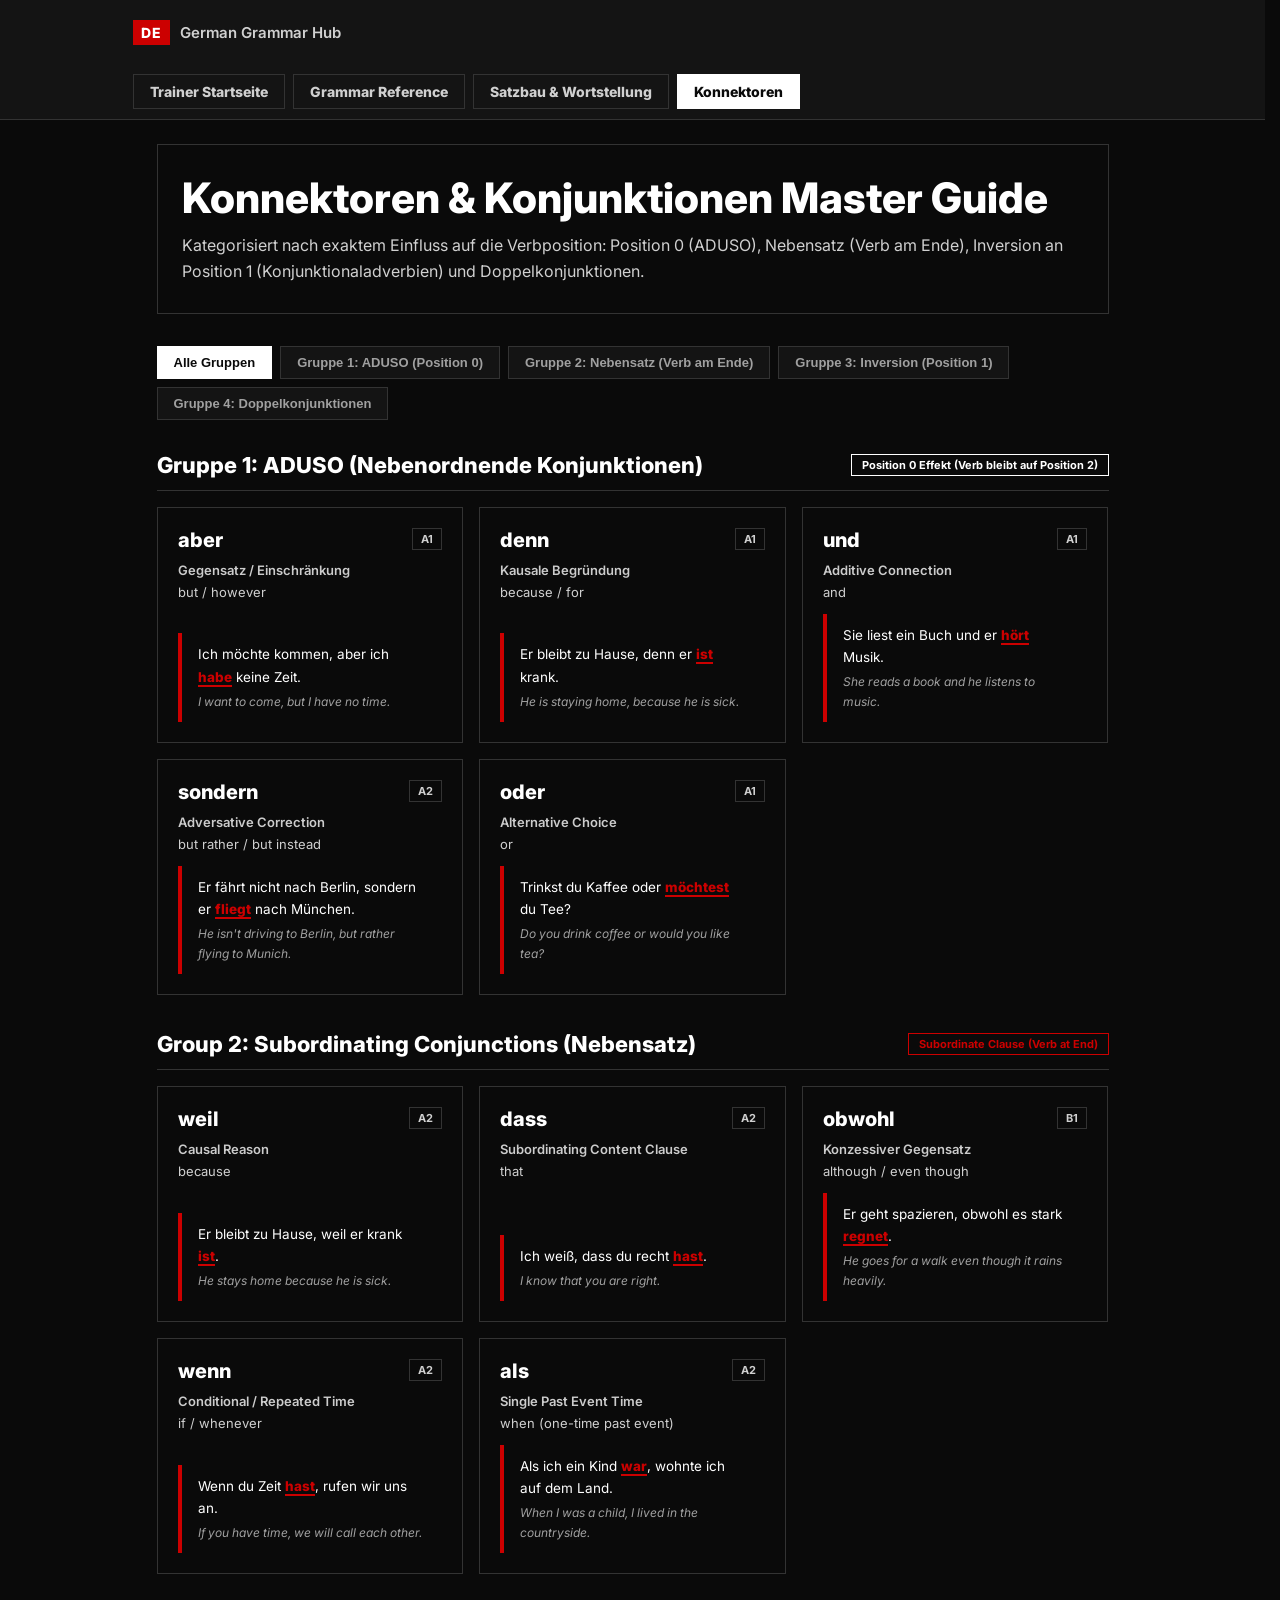
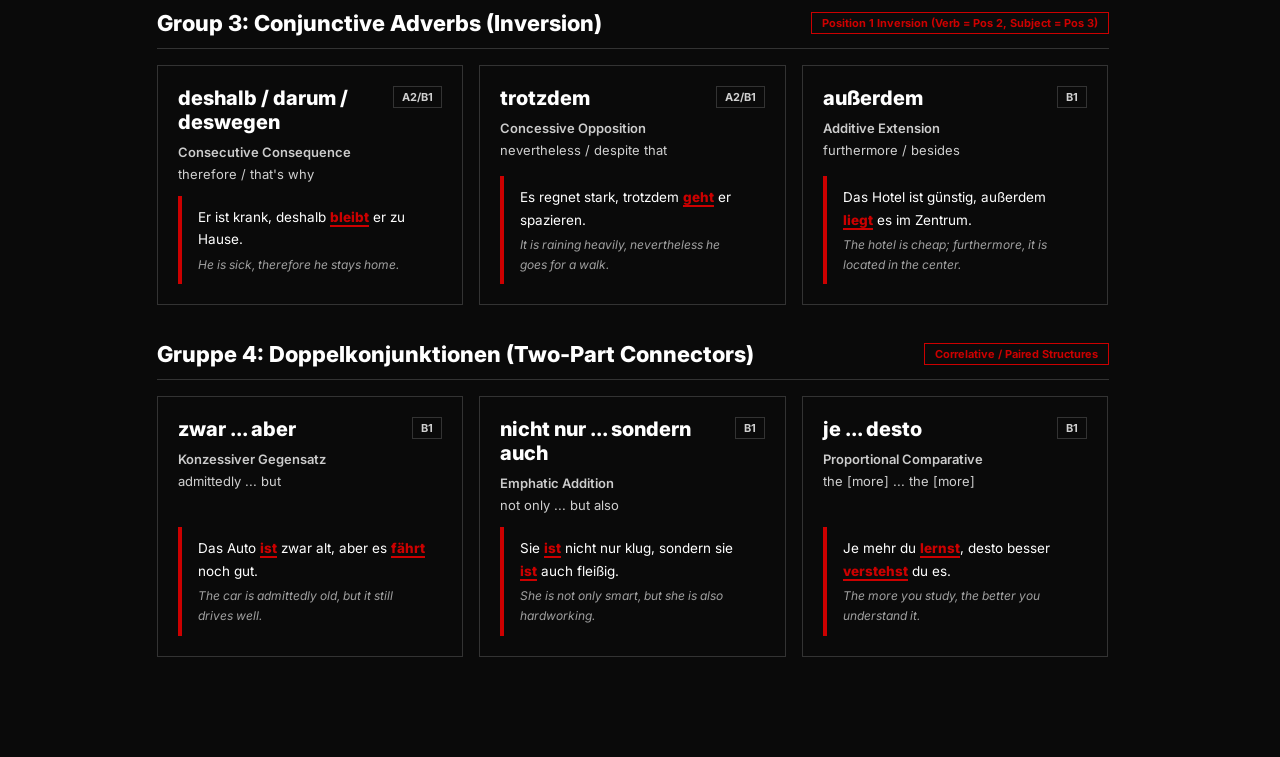
==== commit 4abc6829: "ok" ====
--- a/pages/connectors.html
+++ b/pages/connectors.html
@@ -41,11 +41,11 @@
     </header>
 
     <div class="filter-bar">
-      <button class="filter-tab active" onclick="filterGroup('all')">Alle Gruppen</button>
-      <button class="filter-tab" onclick="filterGroup('group1')">Gruppe 1: ADUSO (Position 0)</button>
-      <button class="filter-tab" onclick="filterGroup('group2')">Gruppe 2: Nebensatz (Verb am Ende)</button>
-      <button class="filter-tab" onclick="filterGroup('group3')">Gruppe 3: Inversion (Position 1)</button>
-      <button class="filter-tab" onclick="filterGroup('group4')">Gruppe 4: Doppelkonjunktionen</button>
+      <button class="filter-tab active" onclick="filterGroup('all', this)">Alle Gruppen</button>
+      <button class="filter-tab" onclick="filterGroup('group1', this)">Gruppe 1: ADUSO (Position 0)</button>
+      <button class="filter-tab" onclick="filterGroup('group2', this)">Gruppe 2: Nebensatz (Verb am Ende)</button>
+      <button class="filter-tab" onclick="filterGroup('group3', this)">Gruppe 3: Inversion (Position 1)</button>
+      <button class="filter-tab" onclick="filterGroup('group4', this)">Gruppe 4: Doppelkonjunktionen</button>
     </div>
 
     <!-- Group 1: ADUSO -->
@@ -327,9 +327,9 @@
   </div>
 
   <script>
-    function filterGroup(groupId) {
+    function filterGroup(groupId, btn) {
       document.querySelectorAll('.filter-tab').forEach(tab => tab.classList.remove('active'));
-      event.target.classList.add('active');
+      btn.classList.add('active');
 
       const sections = document.querySelectorAll('.group-section');
       sections.forEach(sec => {
@@ -343,4 +343,4 @@
   </script>
 </body>
 
-</html>+</html>
--- a/style.css
+++ b/style.css
@@ -23,10 +23,44 @@
   --radius: 0px;
   --radius-sm: 0px;
   --shadow: none;
-}
-
-html, body {
+
+  /* ── Page shell vs. page content ──
+     --shell-width : outer chrome (header, nav bar, controls bar).
+                     IDENTICAL on every page so the navbar never moves
+                     when navigating. Do NOT override per page.
+     --site-width  : width of the page's own content. May differ per page
+                     (trainer card = 860px, grammar.css widens it to 1000px).
+     --site-pad    : shared horizontal gutter used by shell AND content.
+  */
+  --shell-width: 1000px;
+  --site-width: 860px;
+  --site-pad: clamp(12px, 4vw, 24px);
+}
+
+/* ── ROOT ──
+   scrollbar-gutter: stable reserves space for the scrollbar EVEN when
+   it isn't visible. This prevents the content from jumping left/right
+   when navigating between short pages (no scrollbar) and tall pages
+   (scrollbar). This is the correct fix for the "navbar shift" bug.
+   We do NOT use overflow-x: hidden here because that disables scrollbar-gutter.
+   Individual containers that could overflow use their own overflow rules.
+*/
+html {
+  scrollbar-gutter: stable;
   height: 100%;
+}
+
+/* Browsers without scrollbar-gutter support (older Safari): always reserve
+   the scrollbar track so short and long pages have the same viewport width. */
+@supports not (scrollbar-gutter: stable) {
+  html { overflow-y: scroll; }
+}
+
+/* min-height (not height): with height:100% the body box ends after one
+   viewport, which makes the sticky header stop sticking on long pages
+   where <header> is a direct child of <body>. */
+body {
+  min-height: 100%;
   font-family: 'Inter', sans-serif;
   background: var(--bg);
   color: var(--text);
@@ -37,19 +71,25 @@
 .header {
   background: var(--surface);
   border-bottom: 1px solid var(--border);
-  padding: 0 24px;
+  padding: 0 var(--site-pad);
   position: sticky;
   top: 0;
   z-index: 10;
-}
+  width: 100%;
+  box-sizing: border-box;
+}
+
 .header-inner {
-  max-width: 860px;
+  max-width: var(--shell-width);
   margin: 0 auto;
   display: flex;
   align-items: center;
   justify-content: space-between;
   height: 64px;
-}
+  min-width: 0;
+  gap: 8px;
+}
+
 .logo { display: flex; align-items: center; gap: 10px; }
 .logo-de {
   background: var(--akk);
@@ -80,20 +120,53 @@
 .stat-badge.wrong .stat-num   { color: var(--wrong); }
 .stat-label { font-size: 10px; text-transform: uppercase; letter-spacing: 0.5px; color: var(--text-muted); }
 
+/* ── NAV BAR ── */
+.nav-bar {
+  display: flex;
+  align-items: center;
+  gap: 8px;
+  max-width: var(--shell-width);
+  margin: 0 auto;
+  padding: 10px 0; /* horizontal padding comes from .header */
+  flex-wrap: wrap;
+  box-sizing: border-box;
+}
+.nav-link {
+  display: inline-flex;
+  align-items: center;
+  gap: 6px;
+  color: var(--text-dim);
+  text-decoration: none;
+  font-size: 14px;
+  font-weight: 800;
+  padding: 8px 16px;
+  background: var(--surface);
+  border: 1px solid var(--border);
+  border-radius: 0px;
+  transition: all 0.2s ease;
+}
+.nav-link:hover, .nav-link.active {
+  color: var(--bg);
+  border-color: var(--text);
+  background: var(--text);
+}
+
 /* ── CONTROLS ── */
 .controls-bar {
   background: var(--surface);
   border-bottom: 1px solid var(--border);
-  padding: 0 24px;
+  padding: 0 var(--site-pad);
+  box-sizing: border-box;
 }
 .controls-inner {
-  max-width: 860px;
+  max-width: var(--shell-width);
   margin: 0 auto;
   display: flex;
   align-items: center;
-  gap: 20px;
+  gap: 16px;
   padding: 12px 0;
   flex-wrap: wrap;
+  min-width: 0;
 }
 .filter-group { display: flex; align-items: center; gap: 8px; }
 .filter-label { font-size: 12px; color: var(--text-muted); font-weight: 500; white-space: nowrap; }
@@ -105,7 +178,7 @@
   border-radius: 0px;
   padding: 6px 15px;
   font-size: 12px;
-  font-weight: 800; /* Extra bold */
+  font-weight: 800;
   cursor: pointer;
   transition: all 0.18s;
   font-family: inherit;
@@ -132,12 +205,14 @@
 
 /* ── PROGRESS ── */
 .progress-wrap {
-  max-width: 860px;
+  max-width: var(--site-width);
   margin: 16px auto 0;
-  padding: 0 24px;
+  padding: 0 var(--site-pad);
   display: flex;
   align-items: center;
   gap: 12px;
+  box-sizing: border-box;
+  width: 100%;
 }
 .progress-bar {
   flex: 1;
@@ -160,13 +235,16 @@
 
 /* ── MAIN ── */
 .main {
-  max-width: 860px;
+  max-width: var(--site-width);
   margin: 0 auto;
-  padding: 32px 24px 48px;
+  padding: 24px var(--site-pad) 48px;
+  box-sizing: border-box;
+  width: 100%;
 }
 .card-container {
   perspective: 1200px;
   margin-bottom: 28px;
+  min-width: 0;
 }
 
 /* ── CARD ── */
@@ -288,7 +366,7 @@
   border-radius: 0px;
   padding: 16px 20px;
   width: 100%;
-  border-left: 3px solid var(--accent);
+  border-left: 4px solid var(--accent);
 }
 
 /* answer buttons */
@@ -321,8 +399,9 @@
 }
 .btn-correct:hover { background: rgba(34,197,94,0.22); }
 
-/* ── NAV ── */
-.nav-btns {
+/* ── SECONDARY NAV BUTTONS ── */
+.nav-btns,
+.card-nav {
   display: flex;
   gap: 12px;
   justify-content: center;
@@ -344,34 +423,6 @@
 .filter-select option {
   background: var(--bg);
   color: var(--text);
-}
-
-.nav-bar {
-  display: flex;
-  align-items: center;
-  gap: 12px;
-  margin: 16px auto 16px;
-  max-width: 860px;
-  flex-wrap: wrap;
-}
-.nav-link {
-  display: inline-flex;
-  align-items: center;
-  gap: 6px;
-  color: var(--text-dim);
-  text-decoration: none;
-  font-size: 14px;
-  font-weight: 800;
-  padding: 8px 16px;
-  background: var(--surface);
-  border: 1px solid var(--border);
-  border-radius: 0px;
-  transition: all 0.2s ease;
-}
-.nav-link:hover, .nav-link.active {
-  color: var(--bg);
-  border-color: var(--text);
-  background: var(--text);
 }
 
 .nav-btn {
@@ -470,8 +521,18 @@
 
 /* ── RESPONSIVE ── */
 @media (max-width: 540px) {
-  .card-front, .card-back { padding: 32px 24px; }
-  .header-inner { gap: 10px; }
+  .card-front, .card-back { padding: 28px 16px; }
+  .header-inner { gap: 8px; }
   .logo-text { display: none; }
-  .controls-inner { gap: 10px; }
-}
+  .controls-inner { gap: 8px; }
+  .filter-btn { padding: 6px 10px; font-size: 11px; }
+  .stat-badge { padding: 5px 10px; min-width: 50px; }
+}
+
+@media (max-width: 390px) {
+  .card-front, .card-back { padding: 20px 12px; }
+  .header-stats { gap: 6px; }
+  .stat-badge { padding: 4px 8px; min-width: 44px; }
+  .stat-num { font-size: 14px; }
+  .stat-label { font-size: 9px; }
+}
--- a/grammar.css
+++ b/grammar.css
@@ -1,645 +1,843 @@
-/* Extracted from grammar.html */
+/* =============================================================
+   grammar.css — Responsive stylesheet for grammar, word-order,
+   and connectors pages.
+   Design: minimalist dark, mobile-first, content-first.
+
+   This file is loaded AFTER style.css and overrides ONLY the
+   content width (--site-width -> 1000px). The header / nav bar use
+   --shell-width from style.css, which is the same on every page,
+   so the navbar does not move when navigating to/from the trainer.
+   ============================================================= */
+
+/* ── GRAMMAR-PAGE WIDTH OVERRIDE ──
+   Reference pages are 1000px wide. We do this by overriding the CSS
+   custom property so every container that uses --site-width picks it up
+   automatically without duplicating selectors.
+*/
+:root {
+  --site-width: 1000px;
+}
+
+/* ── PAGE CONTAINER ── */
 .page-container {
-      max-width: 1000px;
-      margin: 0 auto;
-      padding: 32px 24px 64px;
-    }
-    
-    .nav-bar {
-      display: flex;
-      align-items: center;
-      gap: 12px;
-      margin-bottom: 32px;
-      flex-wrap: wrap;
-    }
-    .nav-link {
-      display: inline-flex;
-      align-items: center;
-      gap: 6px;
-      color: var(--text-dim);
-      text-decoration: none;
-      font-size: 14px;
-      font-weight: 500;
-      padding: 8px 16px;
-      background: var(--surface);
-      border: 1px solid var(--border);
-      border-radius: 0px;
-      transition: all 0.2s ease;
-    }
-    .nav-link:hover, .nav-link.active {
-      color: var(--bg);
-      border-color: var(--text);
-      background: var(--text);
-    }
-    .nav-link.active {
-      background: var(--text);
-      color: var(--bg);
-      border-color: var(--text);
-    }
-
-    .hero-banner {
-      background: transparent;
-      border: 1px solid var(--border);
-      border-radius: 0px;
-      padding: 36px 32px;
-      margin-bottom: 40px;
-      position: relative;
-      overflow: hidden;
-    }
-    .hero-title {
-      font-size: clamp(28px, 4vw, 42px);
-      font-weight: 800;
-      line-height: 1.2;
-      margin-bottom: 12px;
-      color: var(--text);
-    }
-    .hero-subtitle {
-      font-size: 16px;
-      color: var(--text-dim);
-      max-width: 720px;
-      line-height: 1.6;
-    }
-
-    .quick-grid {
-      display: grid;
-      grid-template-columns: repeat(auto-fill, minmax(220px, 1fr));
-      gap: 16px;
-      margin-bottom: 40px;
-    }
-    .quick-card {
-      background: transparent;
-      border: 1px solid var(--border);
-      border-radius: 0px;
-      padding: 16px 20px;
-      transition: transform 0.2s, border-color 0.2s;
-      text-decoration: none;
-      color: inherit;
-    }
-    .quick-card:hover {
-      transform: translateY(-2px);
-      border-color: var(--accent);
-    }
-    .quick-card-title {
-      font-size: 16px;
-      font-weight: 700;
-      margin-bottom: 4px;
-      color: var(--text);
-    }
-    .quick-card-desc {
-      font-size: 12px;
-      color: var(--text-muted);
-    }
-
-    .filter-bar {
-      display: flex;
-      gap: 8px;
-      margin-bottom: 32px;
-      flex-wrap: wrap;
-    }
-    .filter-tab {
-      background: var(--surface);
-      border: 1px solid var(--border);
-      color: var(--text-muted);
-      padding: 8px 18px;
-      border-radius: 0px;
-      font-size: 13px;
-      font-weight: 800;
-      cursor: pointer;
-      transition: all 0.2s;
-    }
-    .filter-tab:hover {
-      color: var(--text);
-      border-color: var(--accent);
-    }
-    .filter-tab.active {
-      background: var(--text);
-      color: var(--bg);
-      border-color: var(--text);
-    }
-
-    .tense-card {
-      background: transparent;
-      border: 1px solid var(--border);
-      border-radius: 0px;
-      padding: 32px;
-      margin-bottom: 32px;
-      box-shadow: none;
-    }
-    .tense-header {
-      display: flex;
-      justify-content: space-between;
-      align-items: flex-start;
-      margin-bottom: 16px;
-      gap: 16px;
-      flex-wrap: wrap;
-    }
-    .tense-name-wrap {
-      display: flex;
-      align-items: center;
-      gap: 12px;
-    }
-    .tense-title {
-      font-size: 24px;
-      font-weight: 800;
-      color: var(--text);
-    }
-    .tense-de-name {
-      font-size: 16px;
-      color: var(--text-dim);
-      font-weight: 500;
-    }
-    .badge-wrap {
-      display: flex;
-      gap: 8px;
-      align-items: center;
-    }
-    .level-badge {
-      background: transparent;
-      border: 1px solid var(--akk);
-      color: var(--akk);
-      font-size: 12px;
-      font-weight: 700;
-      padding: 4px 10px;
-      border-radius: 0px;
-    }
-    .freq-badge {
-      font-size: 12px;
-      font-weight: 600;
-      padding: 4px 10px;
-      border-radius: 0px;
-    }
-    .freq-badge.essential {
-      background: transparent;
-      color: var(--freq-green);
-      border: 1px solid var(--freq-green);
-    }
-    .freq-badge.common {
-      background: transparent;
-      color: var(--freq-yellow);
-      border: 1px solid var(--freq-yellow);
-    }
-    .freq-badge.formal {
-      background: transparent;
-      color: var(--freq-gray);
-      border: 1px solid var(--freq-gray);
-    }
-
-    .formula-box {
-      background: transparent;
-      border-left: 4px solid var(--accent);
-      border-radius: 0px;
-      padding: 16px 20px;
-      margin-bottom: 20px;
-      font-family: monospace;
-      font-size: 15px;
-      color: var(--text);
-      display: flex;
-      align-items: center;
-      gap: 8px;
-      flex-wrap: wrap;
-    }
-    .formula-tag {
-      background: transparent;
-      border: 1px solid var(--akk);
-      color: var(--akk);
-      padding: 4px 8px;
-      border-radius: 0px;
-      font-weight: 700;
-    }
-
-    .usage-list {
-      margin-bottom: 24px;
-      padding-left: 20px;
-      color: var(--text-dim);
-      line-height: 1.7;
-      font-size: 14px;
-    }
-    .usage-list li {
-      margin-bottom: 6px;
-    }
-    .usage-list strong {
-      color: var(--text);
-    }
-
-    .example-table {
-      width: 100%;
-      border-collapse: collapse;
-      margin-top: 16px;
-      font-size: 14px;
-    }
-    .example-table th, .example-table td {
-      padding: 12px 16px;
-      text-align: left;
-      border-bottom: 1px solid var(--border);
-    }
-    .example-table th {
-      background: var(--surface2);
-      color: var(--text-muted);
-      font-weight: 600;
-      font-size: 12px;
-      text-transform: uppercase;
-      letter-spacing: 0.5px;
-    }
-    .example-table tr:last-child td {
-      border-bottom: none;
-    }
-    .hl-verb {
-      color: var(--akk);
-      font-weight: 700;
-    }
-    .hl-aux {
-      color: var(--dat);
-      font-weight: 700;
-    }
-    .translation {
-      color: var(--text-muted);
-      font-style: italic;
-    }
-
-/* Extracted from word-order.html */
-.page-container {
-      max-width: 1000px;
-      margin: 0 auto;
-      padding: 32px 24px 64px;
-    }
-
-    .nav-bar {
-      display: flex;
-      align-items: center;
-      gap: 12px;
-      margin-bottom: 32px;
-      flex-wrap: wrap;
-    }
-    .nav-link {
-      display: inline-flex;
-      align-items: center;
-      gap: 6px;
-      color: var(--text-dim);
-      text-decoration: none;
-      font-size: 14px;
-      font-weight: 500;
-      padding: 8px 16px;
-      background: var(--surface);
-      border: 1px solid var(--border);
-      border-radius: 0px;
-      transition: all 0.2s ease;
-    }
-    .nav-link:hover, .nav-link.active {
-      color: var(--bg);
-      border-color: var(--text);
-      background: var(--text);
-    }
-    .nav-link.active {
-      background: var(--text);
-      color: var(--bg);
-      border-color: var(--text);
-    }
-
-    .hero-banner {
-      background: transparent;
-      border: 1px solid var(--border);
-      border-radius: 0px;
-      padding: 36px 32px;
-      margin-bottom: 40px;
-      position: relative;
-      overflow: hidden;
-    }
-    .hero-title {
-      font-size: clamp(28px, 4vw, 42px);
-      font-weight: 800;
-      line-height: 1.2;
-      margin-bottom: 12px;
-      color: var(--text);
-    }
-    .hero-subtitle {
-      font-size: 16px;
-      color: var(--text-dim);
-      max-width: 720px;
-      line-height: 1.6;
-    }
-
-    .section-card {
-      background: var(--surface);
-      border: 1px solid var(--border);
-      border-radius: 0px;
-      padding: 32px;
-      margin-bottom: 32px;
-      box-shadow: none;
-    }
-    .section-title-wrap {
-      display: flex;
-      justify-content: space-between;
-      align-items: center;
-      margin-bottom: 20px;
-      gap: 16px;
-      flex-wrap: wrap;
-    }
-    .section-title {
-      font-size: 22px;
-      font-weight: 800;
-      color: var(--text);
-    }
-    .badge-v2 {
-      background: transparent;
-      border: 1px solid var(--akk);
-      color: var(--akk);
-      padding: 4px 12px;
-      border-radius: 0px;
-      font-weight: 700;
-      font-size: 13px;
-    }
-    .badge-end {
-      background: transparent;
-      border: 1px solid var(--wrong);
-      color: var(--wrong);
-      padding: 4px 12px;
-      border-radius: 0px;
-      font-weight: 700;
-      font-size: 13px;
-    }
-
-    /* Diagram Spaces Layout */
-    .sentence-diagram {
-      display: flex;
-      gap: 16px;
-      margin: 24px 0;
-      flex-wrap: wrap;
-      align-items: flex-start;
-      border-left: 2px solid var(--border);
-      padding-left: 20px;
-    }
-    .block {
-      display: flex;
-      flex-direction: column;
-      gap: 4px;
-    }
-    .block-pos {
-      font-size: 11px;
-      font-weight: 700;
-      text-transform: uppercase;
-      letter-spacing: 0.5px;
-      color: var(--text-muted);
-    }
-    .block.pos1 .block-pos { color: var(--dat); }
-    .block.pos2 .block-pos { color: var(--akk); }
-    .block.end .block-pos  { color: var(--wrong); }
-    
-    .block-text {
-      font-weight: 700;
-      font-size: 18px;
-      color: var(--text);
-    }
-    .block.pos2 .block-text { color: var(--akk); border-bottom: 2px solid var(--akk); display: inline-block; }
-
-    .tekamolo-grid {
-      display: grid;
-      grid-template-columns: repeat(auto-fit, minmax(200px, 1fr));
-      gap: 16px;
-      margin: 20px 0;
-    }
-    .tekamolo-card {
-      background: transparent;
-      border: 1px solid var(--border);
-      border-radius: 0px;
-      padding: 16px;
-    }
-    .tekamolo-letter {
-      font-size: 24px;
-      font-weight: 800;
-      color: var(--akk);
-      margin-bottom: 4px;
-    }
-    .tekamolo-type {
-      font-weight: 700;
-      font-size: 14px;
-      color: var(--text);
-      margin-bottom: 6px;
-    }
-    .tekamolo-question {
-      font-size: 12px;
-      color: var(--dat);
-      font-weight: 600;
-      margin-bottom: 6px;
-    }
-    .tekamolo-example {
-      font-size: 13px;
-      color: var(--text-dim);
-      font-style: italic;
-    }
-
-    .rule-box {
-      background: transparent;
-      border-left: 4px solid var(--accent);
-      border-radius: 0px;
-      padding: 16px 20px;
-      margin: 16px 0;
-      color: var(--text-dim);
-      font-size: 14px;
-      line-height: 1.6;
-    }
-    .rule-box strong { color: var(--text); }
-
-/* Extracted from connectors.html */
-.page-container {
-      max-width: 1000px;
-      margin: 0 auto;
-      padding: 32px 24px 64px;
-    }
-
-    .nav-bar {
-      display: flex;
-      align-items: center;
-      gap: 12px;
-      margin-bottom: 32px;
-      flex-wrap: wrap;
-    }
-    .nav-link {
-      display: inline-flex;
-      align-items: center;
-      gap: 6px;
-      color: var(--text-dim);
-      text-decoration: none;
-      font-size: 14px;
-      font-weight: 500;
-      padding: 8px 16px;
-      background: var(--surface);
-      border: 1px solid var(--border);
-      border-radius: 0px;
-      transition: all 0.2s ease;
-    }
-    .nav-link:hover, .nav-link.active {
-      color: var(--bg);
-      border-color: var(--text);
-      background: var(--text);
-    }
-    .nav-link.active {
-      background: var(--text);
-      color: var(--bg);
-      border-color: var(--text);
-    }
-
-    .hero-banner {
-      background: transparent;
-      border: 1px solid var(--border);
-      border-radius: 0px;
-      padding: 36px 32px;
-      margin-bottom: 40px;
-      position: relative;
-      overflow: hidden;
-    }
-    .hero-title {
-      font-size: clamp(28px, 4vw, 42px);
-      font-weight: 800;
-      line-height: 1.2;
-      margin-bottom: 12px;
-      color: var(--text);
-    }
-    .hero-subtitle {
-      font-size: 16px;
-      color: var(--text-dim);
-      max-width: 720px;
-      line-height: 1.6;
-    }
-
-    .filter-bar {
-      display: flex;
-      gap: 8px;
-      margin-bottom: 32px;
-      flex-wrap: wrap;
-    }
-    .filter-tab {
-      background: var(--surface);
-      border: 1px solid var(--border);
-      color: var(--text-muted);
-      padding: 8px 18px;
-      border-radius: 0px;
-      font-size: 13px;
-      font-weight: 500;
-      cursor: pointer;
-      transition: all 0.2s;
-    }
-    .filter-tab:hover {
-      color: var(--text);
-      border-color: var(--accent);
-    }
-    .filter-tab.active {
-      background: var(--text);
-      color: var(--bg);
-      border-color: var(--text);
-    }
-
-    .group-header {
-      margin: 36px 0 20px;
-      padding-bottom: 12px;
-      border-bottom: 1px solid var(--border);
-      display: flex;
-      align-items: center;
-      justify-content: space-between;
-      flex-wrap: wrap;
-      gap: 12px;
-    }
-    .group-title {
-      font-size: 22px;
-      font-weight: 800;
-      color: var(--text);
-    }
-    .effect-pill {
-      font-size: 12px;
-      font-weight: 700;
-      padding: 4px 12px;
-      border-radius: 0px;
-    }
-    .effect-pill.pos0 {
-      background: transparent;
-      color: var(--correct);
-      border: 1px solid var(--correct);
-    }
-    .effect-pill.pos1 {
-      background: transparent;
-      color: var(--akk);
-      border: 1px solid var(--akk);
-    }
-    .effect-pill.end {
-      background: transparent;
-      color: var(--wrong);
-      border: 1px solid var(--wrong);
-    }
-
-    .connector-grid {
-      display: grid;
-      grid-template-columns: repeat(auto-fill, minmax(300px, 1fr));
-      gap: 20px;
-      margin-bottom: 40px;
-    }
-    .connector-card {
-      background: transparent;
-      border: 1px solid var(--border);
-      border-radius: 0px;
-      padding: 24px;
-      transition: transform 0.2s, border-color 0.2s;
-      box-shadow: none;
-      display: flex;
-      flex-direction: column;
-      justify-content: space-between;
-    }
-    .connector-card:hover {
-      transform: translateY(-2px);
-      border-color: var(--accent);
-    }
-    .card-top {
-      display: flex;
-      justify-content: space-between;
-      align-items: flex-start;
-      margin-bottom: 12px;
-      gap: 10px;
-    }
-    .term-title {
-      font-size: 20px;
-      font-weight: 800;
-      color: var(--text);
-    }
-    .level-tag {
-      background: transparent;
-      border: 1px solid var(--border);
-      color: var(--text-dim);
-      font-size: 11px;
-      font-weight: 700;
-      padding: 3px 8px;
-      border-radius: 0px;
-    }
-    .sense-text {
-      font-size: 13px;
-      color: var(--dat-light);
-      font-weight: 600;
-      margin-bottom: 6px;
-    }
-    .translation-text {
-      font-size: 14px;
-      color: var(--text-dim);
-      margin-bottom: 16px;
-    }
-    .example-box {
-      background: transparent;
-      border-radius: 0px;
-      padding: 12px 0px;
-      font-size: 13.5px;
-      line-height: 1.6;
-      border-left: 3px solid var(--accent);
-    }
-    .example-de {
-      color: var(--text);
-      margin-bottom: 4px;
-    }
-    .example-de mark {
-      background: transparent;
-      color: var(--akk);
-      font-weight: 800;
-      padding: 0;
-      border-radius: 0px;
-      border-bottom: 2px solid var(--akk);
-    }
-    .example-en {
-      font-size: 12px;
-      color: var(--text-muted);
-      font-style: italic;
-    }+  width: 100%;
+  max-width: var(--site-width);
+  margin: 0 auto;
+  padding: 24px var(--site-pad) 64px;
+  box-sizing: border-box;
+}
+
+/* ── HERO BANNER ── */
+.hero-banner {
+  background: transparent;
+  border: 1px solid var(--border);
+  border-radius: 0px;
+  padding: 28px 24px;
+  margin-bottom: 32px;
+  position: relative;
+}
+
+.hero-title {
+  font-size: clamp(22px, 5vw, 42px);
+  font-weight: 800;
+  line-height: 1.2;
+  margin-bottom: 10px;
+  color: var(--text);
+  overflow-wrap: break-word;
+  word-break: normal;
+}
+
+.hero-subtitle {
+  font-size: clamp(13px, 2vw, 16px);
+  color: var(--text-dim);
+  max-width: 100%;
+  line-height: 1.6;
+  overflow-wrap: break-word;
+}
+
+/* ── CATEGORY SECTION HEADING ──
+   Used to introduce groups of related grammar cards,
+   e.g. "Tenses & Time" above the tense cards.
+*/
+.category-heading {
+  margin: 36px 0 8px;
+  display: flex;
+  align-items: baseline;
+  gap: 12px;
+  flex-wrap: wrap;
+}
+
+.category-heading h2 {
+  font-size: clamp(18px, 3vw, 26px);
+  font-weight: 800;
+  color: var(--text);
+}
+
+.category-heading .category-desc {
+  font-size: 13px;
+  color: var(--text-muted);
+  font-weight: 500;
+}
+
+/* ── QUICK NAVIGATION GRID ── */
+.quick-grid {
+  display: grid;
+  grid-template-columns: repeat(auto-fill, minmax(180px, 1fr));
+  gap: 12px;
+  margin-bottom: 36px;
+}
+
+/* Quick cards are anchor elements — make the whole card clickable */
+.quick-card {
+  background: transparent;
+  border: 1px solid var(--border);
+  border-radius: 0px;
+  padding: 14px 16px;
+  transition: border-color 0.2s, background 0.2s;
+  text-decoration: none;
+  color: inherit;
+  display: flex;
+  flex-direction: column;
+  gap: 4px;
+  cursor: pointer;
+  /* Ensure no child can force the card wider than the grid column */
+  min-width: 0;
+}
+
+.quick-card:hover {
+  border-color: var(--accent);
+  background: rgba(204, 0, 0, 0.04);
+}
+
+.quick-card:focus-visible {
+  outline: 2px solid var(--accent);
+  outline-offset: 2px;
+}
+
+.quick-card:active {
+  background: rgba(204, 0, 0, 0.08);
+}
+
+.quick-card-title {
+  font-size: 14px;
+  font-weight: 700;
+  color: var(--text);
+  overflow-wrap: break-word;
+}
+
+.quick-card-desc {
+  font-size: 11px;
+  color: var(--text-muted);
+  overflow-wrap: break-word;
+}
+
+/* Small arrow to signal clickability */
+.quick-card::after {
+  content: '→';
+  font-size: 11px;
+  color: var(--text-muted);
+  margin-top: 6px;
+  transition: color 0.2s, transform 0.2s;
+  display: block;
+  transform: translateX(0);
+}
+
+.quick-card:hover::after {
+  color: var(--accent);
+  transform: translateX(3px);
+}
+
+/* ── FILTER BAR ── */
+.filter-bar {
+  display: flex;
+  gap: 8px;
+  margin-bottom: 28px;
+  flex-wrap: wrap;
+}
+
+.filter-tab {
+  background: var(--surface);
+  border: 1px solid var(--border);
+  color: var(--text-muted);
+  padding: 8px 16px;
+  border-radius: 0px;
+  font-size: 13px;
+  font-weight: 800;
+  cursor: pointer;
+  transition: all 0.2s;
+  white-space: nowrap;
+}
+
+.filter-tab:hover {
+  color: var(--text);
+  border-color: var(--accent);
+}
+
+.filter-tab.active {
+  background: var(--text);
+  color: var(--bg);
+  border-color: var(--text);
+}
+
+/* ── TENSE CARD (grammar.html) ── */
+.tense-card {
+  background: transparent;
+  border: 1px solid var(--border);
+  border-radius: 0px;
+  padding: 28px 24px;
+  margin-bottom: 28px;
+  box-shadow: none;
+  min-width: 0;
+  width: 100%;
+  box-sizing: border-box;
+}
+
+.tense-header {
+  display: flex;
+  justify-content: space-between;
+  align-items: flex-start;
+  margin-bottom: 16px;
+  gap: 12px;
+  flex-wrap: wrap;
+  min-width: 0;
+}
+
+.tense-name-wrap {
+  display: flex;
+  align-items: center;
+  gap: 10px;
+  flex-wrap: wrap;
+  min-width: 0;
+}
+
+.tense-title {
+  font-size: clamp(17px, 3vw, 24px);
+  font-weight: 800;
+  color: var(--text);
+  overflow-wrap: break-word;
+  min-width: 0;
+}
+
+.tense-de-name {
+  font-size: clamp(12px, 1.8vw, 16px);
+  color: var(--text-dim);
+  font-weight: 500;
+  overflow-wrap: break-word;
+  min-width: 0;
+}
+
+.badge-wrap {
+  display: flex;
+  gap: 8px;
+  align-items: center;
+  flex-wrap: wrap;
+  flex-shrink: 0;
+}
+
+.level-badge {
+  background: transparent;
+  border: 1px solid var(--akk);
+  color: var(--akk);
+  font-size: 11px;
+  font-weight: 700;
+  padding: 3px 8px;
+  border-radius: 0px;
+  white-space: nowrap;
+}
+
+.freq-badge {
+  font-size: 11px;
+  font-weight: 600;
+  padding: 3px 8px;
+  border-radius: 0px;
+  white-space: nowrap;
+}
+
+.freq-badge.essential {
+  background: transparent;
+  color: var(--freq-green);
+  border: 1px solid var(--freq-green);
+}
+
+.freq-badge.common {
+  background: transparent;
+  color: var(--freq-yellow);
+  border: 1px solid var(--freq-yellow);
+}
+
+.freq-badge.formal {
+  background: transparent;
+  color: var(--freq-gray);
+  border: 1px solid var(--freq-gray);
+}
+
+/* ── FORMULA BOX ──
+   The formula itself stays on ONE line.
+   The container scrolls horizontally on narrow screens.
+   The page does NOT get wider — only the formula container scrolls.
+   ── */
+.formula-box {
+  /* Scrollable container */
+  width: 100%;
+  max-width: 100%;
+  overflow-x: auto;
+  -webkit-overflow-scrolling: touch;
+  scrollbar-width: thin;
+  scrollbar-color: var(--border) transparent;
+  /* Visual appearance */
+  background: transparent;
+  border-left: 4px solid var(--accent);
+  border-radius: 0px;
+  padding: 14px 18px;
+  margin-bottom: 16px;
+  /* Layout of inner content */
+  display: flex;
+  align-items: center;
+  gap: 8px;
+  /* Keep formula intact on one line */
+  white-space: nowrap;
+  /* Monospace for grammar formulas */
+  font-family: 'Inter', monospace;
+  font-size: clamp(12px, 2vw, 15px);
+  color: var(--text);
+}
+
+.formula-tag {
+  background: transparent;
+  border: 1px solid var(--akk);
+  color: var(--akk);
+  padding: 3px 7px;
+  border-radius: 0px;
+  font-weight: 700;
+  white-space: nowrap;
+  flex-shrink: 0;
+}
+
+/* ── USAGE LIST ── */
+.usage-list {
+  margin-bottom: 20px;
+  padding-left: 20px;
+  color: var(--text-dim);
+  line-height: 1.7;
+  font-size: clamp(12px, 1.8vw, 14px);
+}
+
+.usage-list li {
+  margin-bottom: 8px;
+  overflow-wrap: break-word;
+  word-break: normal;
+}
+
+.usage-list strong {
+  color: var(--text);
+}
+
+/* Inline italic examples — allow wrapping; they are not formulas */
+.usage-list li i {
+  font-size: clamp(11px, 1.6vw, 14px);
+  overflow-wrap: break-word;
+  word-break: normal;
+}
+
+/* ── TABLE WRAPPER ──
+   Every .example-table must be wrapped in a .table-scroll div.
+   ── */
+.table-scroll {
+  width: 100%;
+  max-width: 100%;
+  overflow-x: auto;
+  -webkit-overflow-scrolling: touch;
+  scrollbar-width: thin;
+  scrollbar-color: var(--border) transparent;
+  margin: 16px 0;
+}
+
+.example-table {
+  border-collapse: collapse;
+  width: max-content;
+  min-width: 100%;
+  font-size: clamp(12px, 1.8vw, 14px);
+  table-layout: auto;
+}
+
+.example-table th,
+.example-table td {
+  padding: 9px 16px;
+  text-align: left;
+  border-bottom: 1px solid var(--border);
+  white-space: nowrap;
+  font-size: clamp(11px, 1.6vw, 14px);
+}
+
+.example-table td:first-child {
+  white-space: nowrap;
+  font-size: clamp(11px, 1.5vw, 13px);
+  padding-right: 20px;
+}
+
+.example-table th {
+  background: var(--surface2);
+  color: var(--text-muted);
+  font-weight: 600;
+  font-size: clamp(10px, 1.3vw, 12px);
+  text-transform: uppercase;
+  letter-spacing: 0.5px;
+  white-space: nowrap;
+}
+
+.example-table tr:last-child td {
+  border-bottom: none;
+}
+
+/* ── TEXT HIGHLIGHT CLASSES ── */
+.hl-verb {
+  color: var(--akk);
+  font-weight: 700;
+}
+
+.hl-aux {
+  color: var(--dat);
+  font-weight: 700;
+}
+
+.translation {
+  color: var(--text-muted);
+  font-style: italic;
+}
+
+/* ── SECTION CARD (word-order.html) ── */
+.section-card {
+  background: var(--surface);
+  border: 1px solid var(--border);
+  border-radius: 0px;
+  padding: 28px 24px;
+  margin-bottom: 28px;
+  box-shadow: none;
+  min-width: 0;
+  width: 100%;
+  box-sizing: border-box;
+}
+
+.section-title-wrap {
+  display: flex;
+  justify-content: space-between;
+  align-items: flex-start;
+  margin-bottom: 16px;
+  gap: 12px;
+  flex-wrap: wrap;
+  min-width: 0;
+}
+
+.section-title {
+  font-size: clamp(16px, 2.8vw, 22px);
+  font-weight: 800;
+  color: var(--text);
+  overflow-wrap: break-word;
+  min-width: 0;
+}
+
+.badge-v2 {
+  background: transparent;
+  border: 1px solid var(--akk);
+  color: var(--akk);
+  padding: 4px 10px;
+  border-radius: 0px;
+  font-weight: 700;
+  font-size: 12px;
+  white-space: nowrap;
+}
+
+.badge-end {
+  background: transparent;
+  border: 1px solid var(--wrong);
+  color: var(--wrong);
+  padding: 4px 10px;
+  border-radius: 0px;
+  font-weight: 700;
+  font-size: 12px;
+  white-space: nowrap;
+}
+
+/* ── SENTENCE DIAGRAM ──
+   Blocks must stay on ONE line — horizontal scroll inside container.
+   ── */
+.sentence-diagram {
+  display: flex;
+  gap: clamp(8px, 1.5vw, 16px);
+  margin: 20px 0;
+  flex-wrap: nowrap;
+  align-items: flex-start;
+  border-left: 2px solid var(--border);
+  padding-left: 16px;
+  overflow-x: auto;
+  -webkit-overflow-scrolling: touch;
+  scrollbar-width: thin;
+  scrollbar-color: var(--border) transparent;
+}
+
+.block {
+  display: flex;
+  flex-direction: column;
+  gap: 4px;
+  flex-shrink: 0;
+}
+
+.block-pos {
+  font-size: clamp(8px, 1.2vw, 11px);
+  font-weight: 700;
+  text-transform: uppercase;
+  letter-spacing: 0.5px;
+  color: var(--text-muted);
+  white-space: nowrap;
+}
+
+.block.pos1 .block-pos { color: var(--dat); }
+.block.pos2 .block-pos { color: var(--akk); }
+.block.end  .block-pos { color: var(--wrong); }
+
+.block-text {
+  font-weight: 700;
+  font-size: clamp(13px, 2.2vw, 18px);
+  color: var(--text);
+  white-space: nowrap;
+}
+
+.block.pos2 .block-text {
+  color: var(--akk);
+  border-bottom: 2px solid var(--akk);
+  display: inline-block;
+}
+
+/* ── TEKAMOLO GRID ── */
+.tekamolo-grid {
+  display: grid;
+  grid-template-columns: repeat(auto-fit, minmax(150px, 1fr));
+  gap: 12px;
+  margin: 16px 0;
+}
+
+.tekamolo-card {
+  background: transparent;
+  border: 1px solid var(--border);
+  border-radius: 0px;
+  padding: 14px;
+}
+
+.tekamolo-letter {
+  font-size: 22px;
+  font-weight: 800;
+  color: var(--akk);
+  margin-bottom: 4px;
+}
+
+.tekamolo-type {
+  font-weight: 700;
+  font-size: 13px;
+  color: var(--text);
+  margin-bottom: 4px;
+}
+
+.tekamolo-question {
+  font-size: 11px;
+  color: var(--dat);
+  font-weight: 600;
+  margin-bottom: 4px;
+}
+
+.tekamolo-example {
+  font-size: 12px;
+  color: var(--text-dim);
+  font-style: italic;
+}
+
+/* ── RULE BOX ── */
+.rule-box {
+  background: transparent;
+  border-left: 4px solid var(--accent);
+  border-radius: 0px;
+  padding: 14px 18px;
+  margin: 14px 0;
+  color: var(--text-dim);
+  font-size: clamp(12px, 1.8vw, 14px);
+  line-height: 1.6;
+  overflow-wrap: break-word;
+}
+
+.rule-box strong {
+  color: var(--text);
+}
+
+/* ── GROUP HEADER (connectors.html) ── */
+.group-header {
+  margin: 32px 0 16px;
+  padding-bottom: 12px;
+  border-bottom: 1px solid var(--border);
+  display: flex;
+  align-items: center;
+  justify-content: space-between;
+  flex-wrap: wrap;
+  gap: 10px;
+  min-width: 0;
+}
+
+.group-title {
+  font-size: clamp(17px, 3vw, 22px);
+  font-weight: 800;
+  color: var(--text);
+  overflow-wrap: break-word;
+  min-width: 0;
+}
+
+.effect-pill {
+  font-size: 11px;
+  font-weight: 700;
+  padding: 3px 10px;
+  border-radius: 0px;
+  white-space: nowrap;
+  flex-shrink: 0;
+}
+
+.effect-pill.pos0 {
+  background: transparent;
+  color: var(--correct);
+  border: 1px solid var(--correct);
+}
+
+.effect-pill.pos1 {
+  background: transparent;
+  color: var(--akk);
+  border: 1px solid var(--akk);
+}
+
+.effect-pill.end {
+  background: transparent;
+  color: var(--wrong);
+  border: 1px solid var(--wrong);
+}
+
+/* ── CONNECTOR GRID (connectors.html) ──
+   Desktop:  3 columns
+   Tablet:   2 columns (≤ 700px)
+   Mobile:   1 column  (≤ 480px)
+
+   Uses minmax(0, 1fr) — the `0` prevents any child's intrinsic
+   min-size from making the column wider than its fraction share.
+   Long German words will wrap instead of stretching the grid.
+*/
+.connector-grid {
+  display: grid;
+  grid-template-columns: repeat(3, minmax(0, 1fr));
+  gap: 16px;
+  margin-bottom: 36px;
+}
+
+/* ── CONNECTOR CARD ── */
+.connector-card {
+  background: transparent;
+  border: 1px solid var(--border);
+  border-radius: 0px;
+  padding: 20px;
+  transition: border-color 0.2s;
+  box-shadow: none;
+  display: flex;
+  flex-direction: column;
+  justify-content: space-between;
+  /* Critical: prevent content from expanding past the grid column */
+  min-width: 0;
+  max-width: 100%;
+  box-sizing: border-box;
+}
+
+.connector-card:hover {
+  border-color: var(--accent);
+}
+
+.card-top {
+  display: flex;
+  justify-content: space-between;
+  align-items: flex-start;
+  margin-bottom: 10px;
+  gap: 10px;
+  /* Both children can shrink */
+  min-width: 0;
+}
+
+.term-title {
+  font-size: clamp(16px, 2.5vw, 20px);
+  font-weight: 800;
+  color: var(--text);
+  /* Allow long compound words to wrap */
+  overflow-wrap: break-word;
+  word-break: normal;
+  min-width: 0;
+}
+
+.level-tag {
+  background: transparent;
+  border: 1px solid var(--border);
+  color: var(--text-dim);
+  font-size: 11px;
+  font-weight: 700;
+  padding: 3px 8px;
+  border-radius: 0px;
+  white-space: nowrap;
+  flex-shrink: 0;
+}
+
+.sense-text {
+  font-size: 13px;
+  color: var(--dat-light);
+  font-weight: 600;
+  margin-bottom: 6px;
+  overflow-wrap: break-word;
+}
+
+.translation-text {
+  font-size: 13px;
+  color: var(--text-dim);
+  margin-bottom: 14px;
+  overflow-wrap: break-word;
+}
+
+/* ── EXAMPLE BOX ──
+   Educational sentences must NOT be truncated.
+   Allow wrapping — the card stays within the grid column.
+*/
+.example-box {
+  background: transparent;
+  border-radius: 0px;
+  padding: 10px 16px;
+  font-size: clamp(11px, 1.8vw, 13.5px);
+  line-height: 1.65;
+  border-left: 4px solid var(--accent);
+  /* No overflow:hidden — we want text to wrap, not clip */
+  min-width: 0;
+}
+
+.example-de {
+  color: var(--text);
+  margin-bottom: 4px;
+  /* Allow sentences to wrap naturally — do NOT truncate */
+  overflow-wrap: break-word;
+  word-break: normal;
+  font-size: clamp(11px, 1.8vw, 13.5px);
+}
+
+.example-de mark {
+  background: transparent;
+  color: var(--akk);
+  font-weight: 800;
+  padding: 0;
+  border-radius: 0px;
+  border-bottom: 2px solid var(--akk);
+}
+
+.example-en {
+  font-size: clamp(10px, 1.4vw, 12px);
+  color: var(--text-muted);
+  font-style: italic;
+  /* Allow sentences to wrap naturally — do NOT truncate */
+  overflow-wrap: break-word;
+  word-break: normal;
+}
+
+/* ── RESPONSIVE BREAKPOINTS ── */
+
+/* Tablet */
+@media (max-width: 700px) {
+  .connector-grid {
+    grid-template-columns: repeat(2, minmax(0, 1fr));
+  }
+}
+
+/* Tablet / small desktop — card padding reduction */
+@media (max-width: 768px) {
+  .page-container {
+    padding-top: 20px;
+    padding-bottom: 48px;
+  }
+
+  .tense-card,
+  .section-card {
+    padding: 20px 16px;
+  }
+
+  .hero-banner {
+    padding: 22px 18px;
+  }
+}
+
+/* Mobile — single column */
+@media (max-width: 480px) {
+  .connector-grid {
+    grid-template-columns: 1fr;
+  }
+
+  .page-container {
+    padding-top: 16px;
+    padding-bottom: 40px;
+  }
+
+  .tense-card,
+  .section-card {
+    padding: 16px 12px;
+  }
+
+  .hero-banner {
+    padding: 18px 14px;
+  }
+
+  .formula-box {
+    font-size: 12px;
+    padding: 11px 14px;
+  }
+
+  .tense-header {
+    flex-direction: column;
+    gap: 8px;
+  }
+
+  .badge-wrap {
+    flex-wrap: wrap;
+  }
+
+  .tekamolo-grid {
+    grid-template-columns: repeat(2, 1fr);
+  }
+
+  .group-header {
+    flex-direction: column;
+    align-items: flex-start;
+    gap: 8px;
+  }
+}
+
+/* Extra-small phone (~320-390px) */
+@media (max-width: 390px) {
+  .page-container {
+    padding-top: 14px;
+    padding-bottom: 36px;
+  }
+
+  .tense-card,
+  .section-card {
+    padding: 14px 10px;
+  }
+
+  .hero-banner {
+    padding: 16px 12px;
+  }
+
+  .tekamolo-grid {
+    grid-template-columns: 1fr;
+  }
+
+  .connector-grid {
+    gap: 12px;
+  }
+
+  .quick-grid {
+    grid-template-columns: repeat(2, 1fr);
+    gap: 8px;
+  }
+}
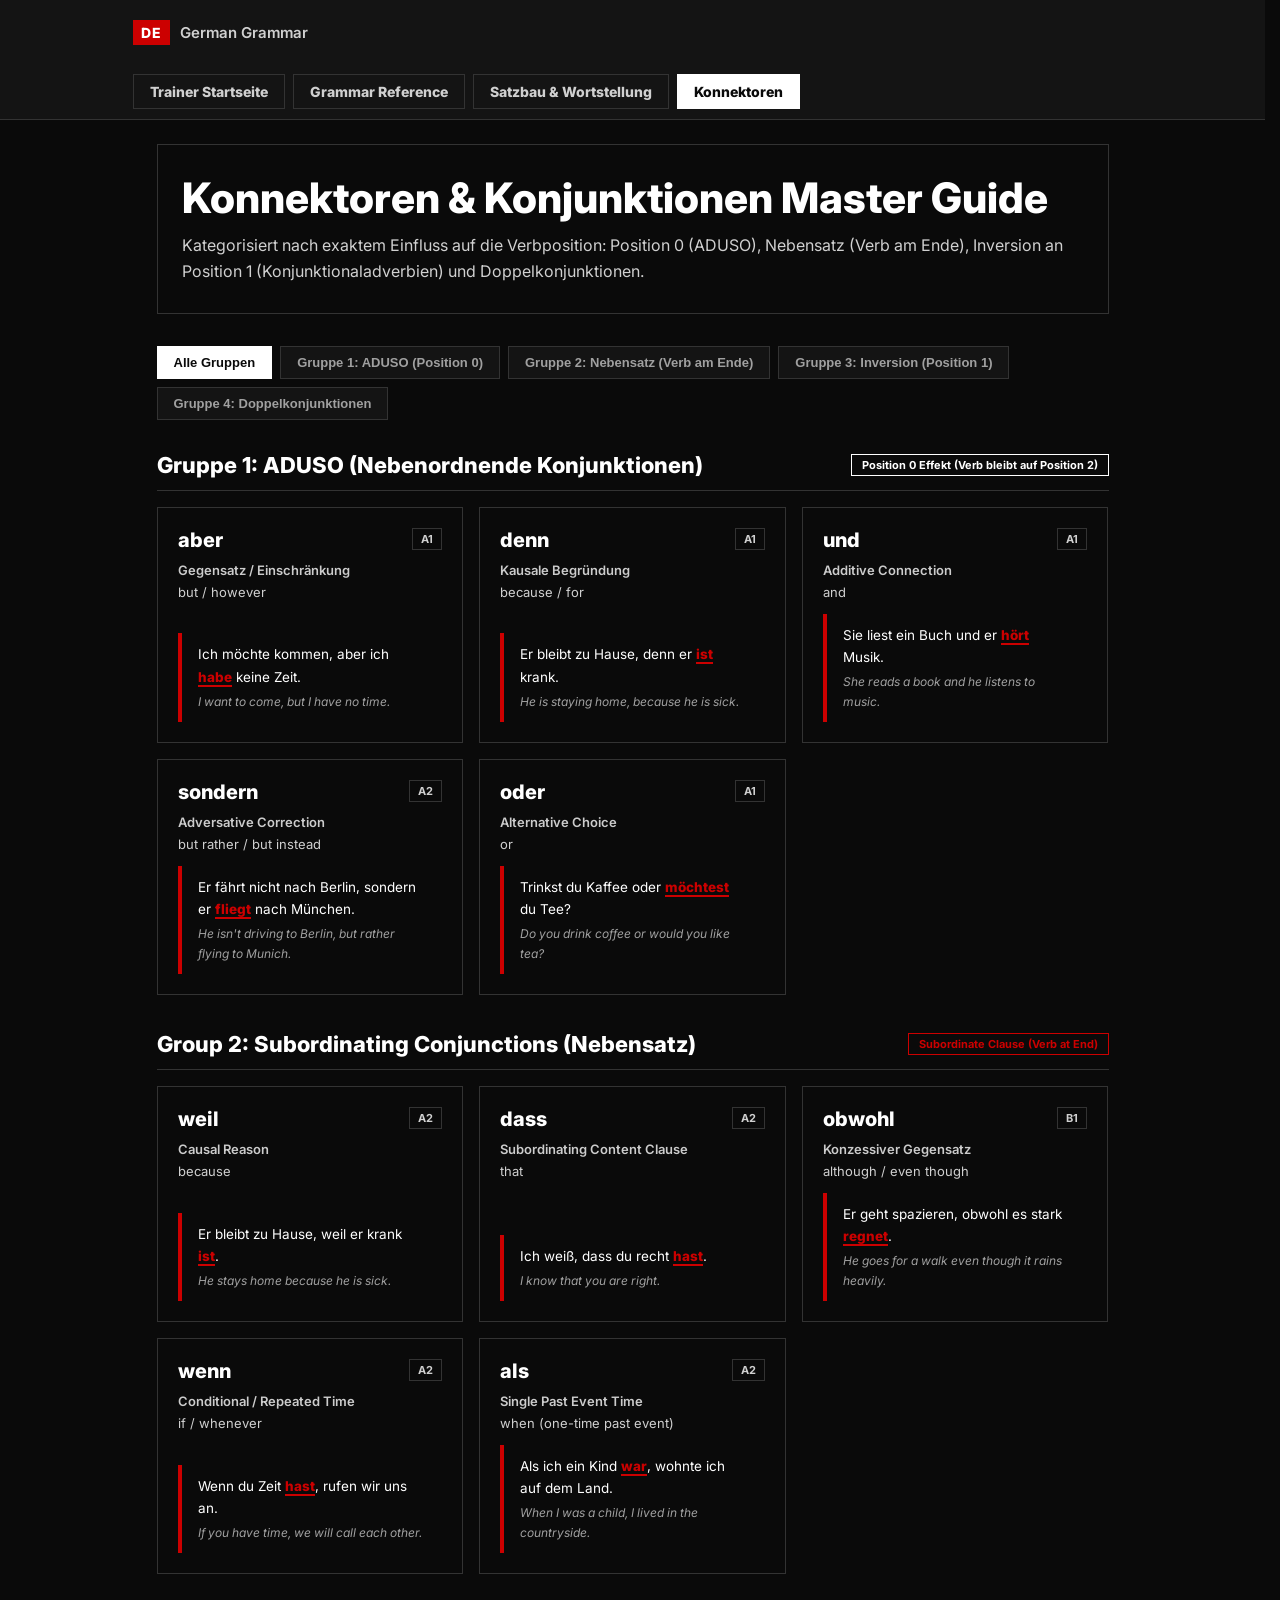
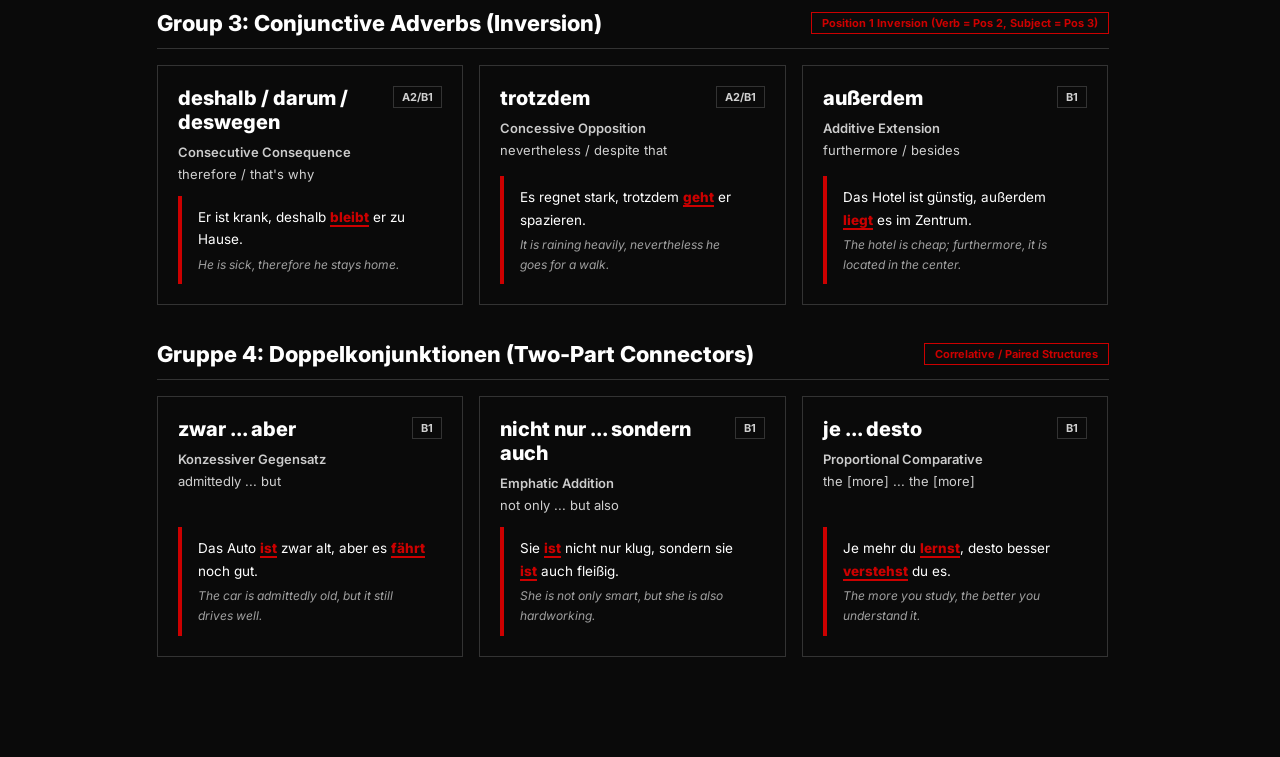
==== commit 58e2ea27: "ok" ====
--- a/pages/connectors.html
+++ b/pages/connectors.html
@@ -19,7 +19,7 @@
     <div class="header-inner">
       <div class="logo">
         <span class="logo-de">DE</span>
-        <span class="logo-text">German Grammar Hub</span>
+        <span class="logo-text">German Grammar</span>
       </div>
     </div>
     <nav class="nav-bar">
@@ -343,4 +343,4 @@
   </script>
 </body>
 
-</html>
+</html>
